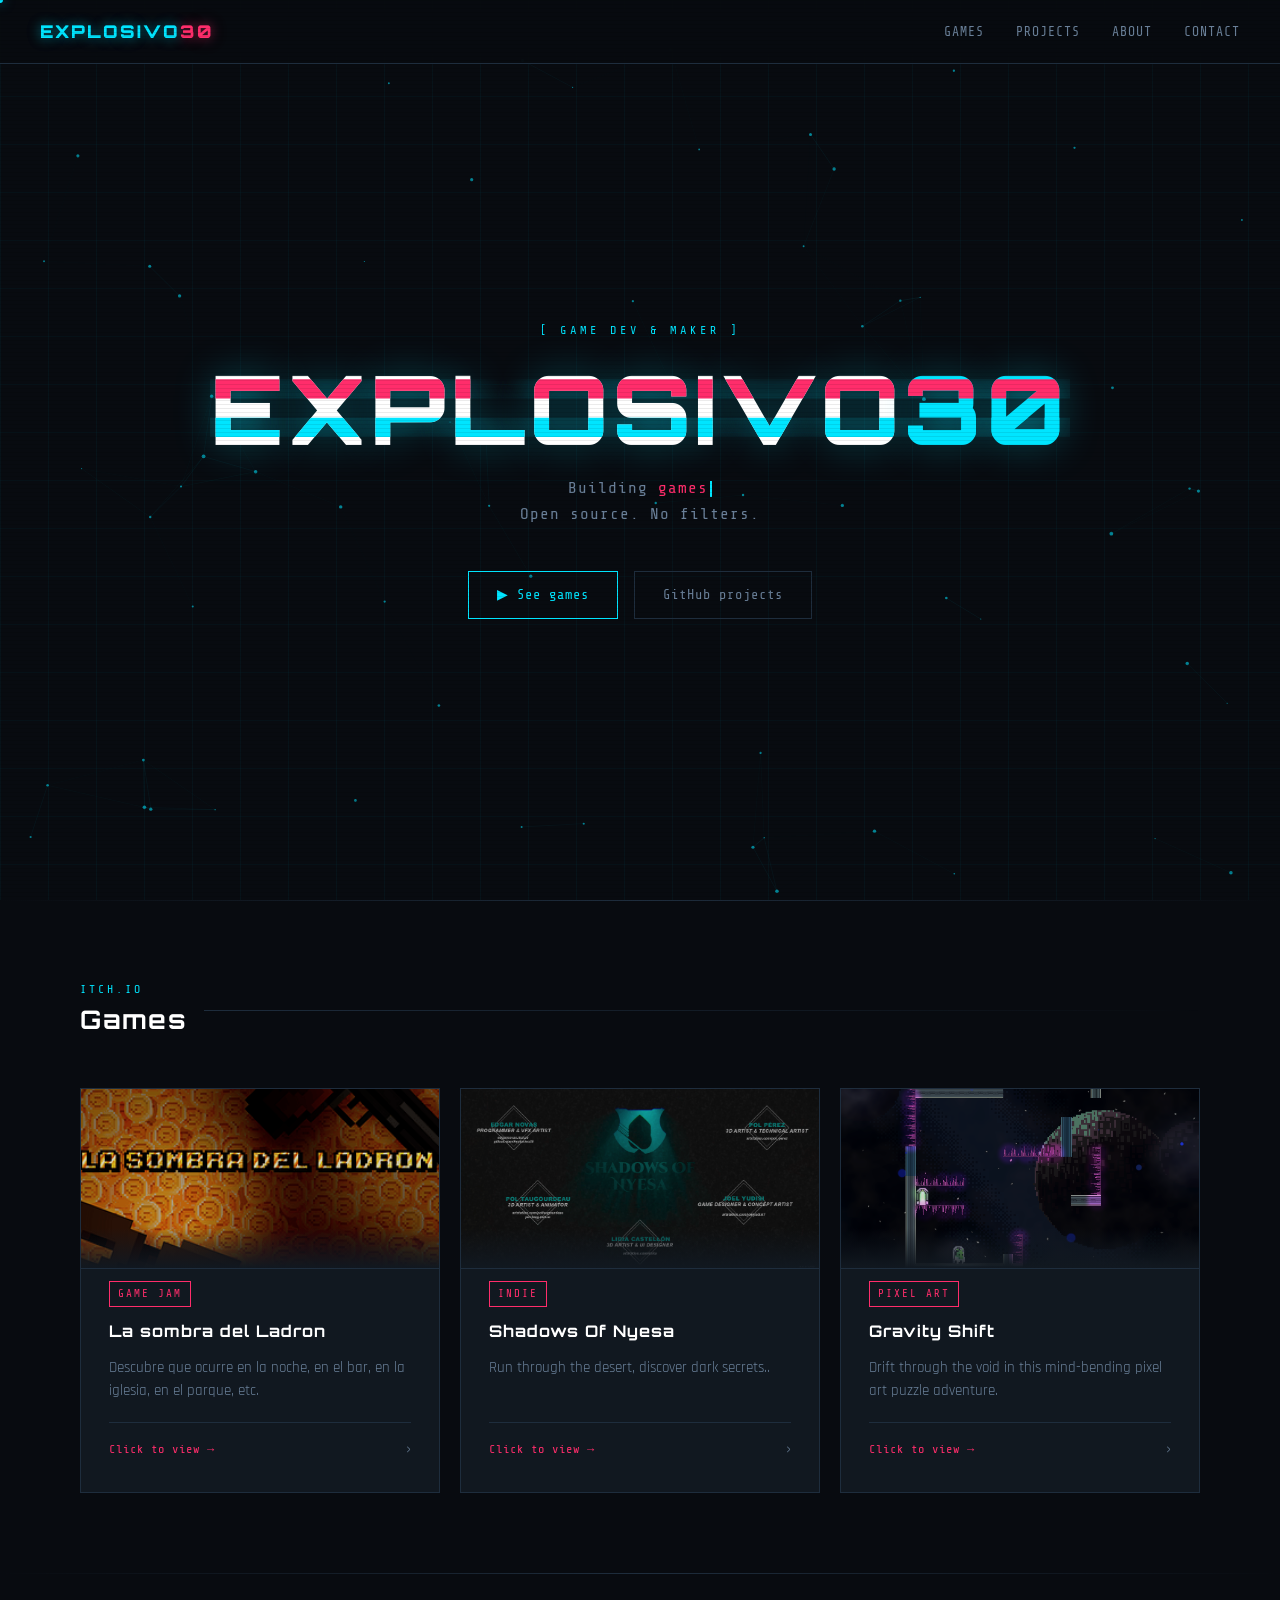
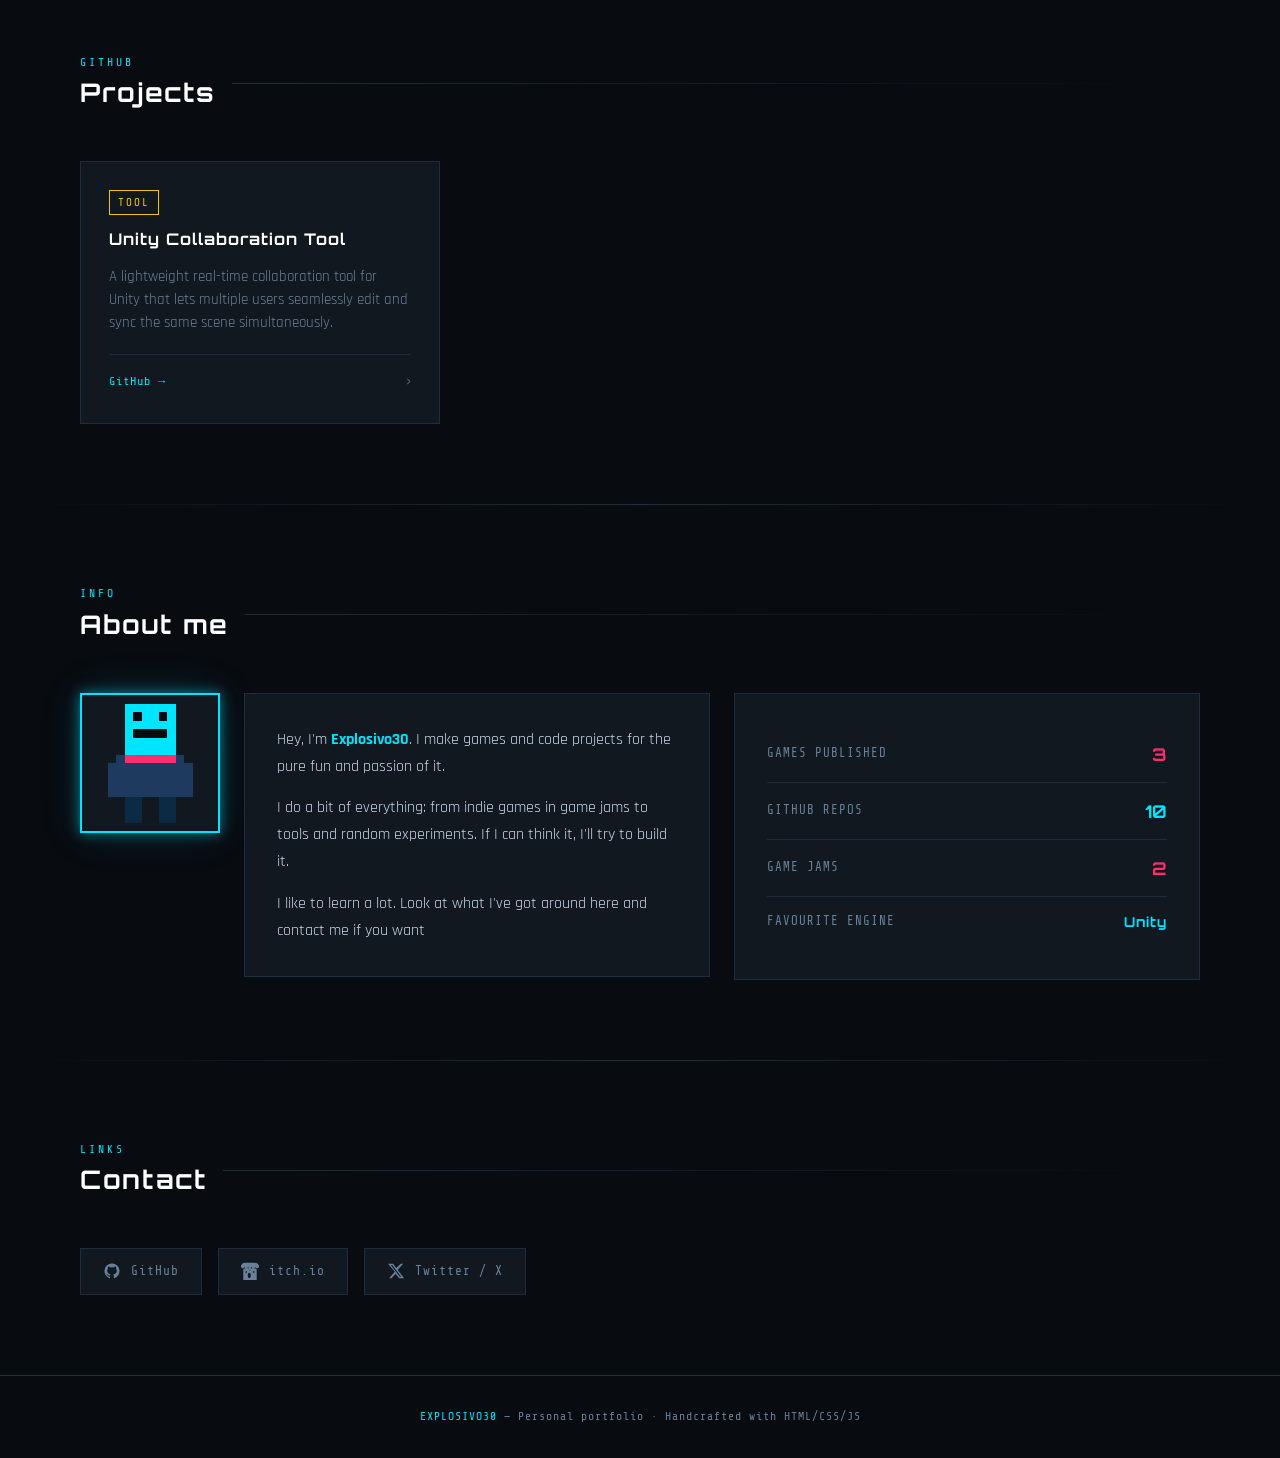
==== index.html @ bd58058e "Show Collab Tool" ====
<!DOCTYPE html>
<html lang="en">
<head>
  <meta charset="UTF-8" />
  <meta name="viewport" content="width=device-width, initial-scale=1.0"/>
  <title>EXPLOSIVO30 — Portfolio</title>

  <meta property="og:title"        content="EXPLOSIVO30 — Game Dev & Maker" />
  <meta property="og:description"  content="Building games, tools and experiments. Check out my itch.io games and GitHub projects." />
  <meta property="og:type"         content="website" />
  <meta property="og:url"          content="https://explosivo30.github.io" />
  <meta property="og:image"        content="https://explosivo30.github.io/preview.png" />
  <meta property="og:image:width"  content="1200" />
  <meta property="og:image:height" content="630" />
  <meta name="twitter:card"        content="summary_large_image" />
  <meta name="twitter:title"       content="EXPLOSIVO30 — Game Dev & Maker" />
  <meta name="twitter:description" content="Building games, tools and experiments." />
  <meta name="twitter:image"       content="https://explosivo30.github.io/preview.png" />

  <link rel="preconnect" href="https://fonts.googleapis.com">
  <link href="https://fonts.googleapis.com/css2?family=Share+Tech+Mono&family=Rajdhani:wght@400;600;700&family=Orbitron:wght@700;900&display=swap" rel="stylesheet">
  
  <link rel="stylesheet" href="style.css">
</head>
<body>

<div id="progress-bar"></div>
<canvas id="particles"></canvas>
<div class="grid-bg"></div>
<div class="cursor-dot" id="cursor"></div>

<div class="modal-overlay" id="modal-overlay" role="dialog" aria-modal="true" aria-label="Game details">
  <div class="modal" id="modal">
    <button class="modal-close" id="modal-close" aria-label="Close">✕</button>
    <div id="modal-img-area"></div>
    <div class="modal-body">
      <span class="modal-tag" id="modal-tag"></span>
      <div class="modal-title" id="modal-title"></div>
      <p class="modal-desc" id="modal-desc"></p>
      <a class="btn btn-cyan" id="modal-link" href="#" target="_blank" rel="noopener">
        <span>▶ Play on itch.io</span>
      </a>
    </div>
  </div>
</div>

<nav>
  <a class="nav-logo" href="#hero">EXPLOSIVO<span>30</span></a>
  <ul class="nav-links">
    <li><a href="#games">Games</a></li>
    <li><a href="#projects">Projects</a></li>
    <li><a href="#about">About</a></li>
    <li><a href="#contact">Contact</a></li>
  </ul>
</nav>

<section id="hero">
  <div class="hero-badge">Game Dev &amp; Maker</div>
  <h1 class="hero-title glitch" data-text="EXPLOSIVO30">EXPLOSIVO<span class="accent">30</span></h1>
  <p class="hero-sub">
    Building <span class="typed-text" id="typed"></span><span class="cursor-blink"></span><br>
    Open source. No filters.
  </p>
  <div class="hero-cta">
    <a class="btn btn-cyan" href="#games"><span>▶ See games</span></a>
    <a class="btn btn-ghost" href="#projects">GitHub projects</a>
  </div>
</section>

<div class="divider"></div>

<section id="games">
  <div class="section-header reveal">
    <div>
      <div class="section-label">itch.io</div>
      <h2 class="section-title">Games</h2>
    </div>
    <div class="section-line"></div>
  </div>

  <div class="cards-grid">
    <div class="card magenta reveal"
         data-img="Images/SombraDelLadron.png"
         data-tag="Game Jam"
         data-title="La Sombra del ladron"
         data-desc="El objetivo del juego es conseguir el dinero suficiente para poder pagar el hospital a tu hermano. Roba, vende y compra los diferentes objetos de la gente en la ciudad durante el día, pero ten cuidado, puede que la policía te detenga, así que no rellenes las 5 estrellas que hay.

Mientras más acciones realizas, caerá la noche , y es cuando la diversión empieza. Algunos objetos recolectados por el día, servirán para robar en casas o diferentes establecimientos que hay.

Descubre que ocurre en la noche, en el bar, en la iglesia, en el parque, etc.

Consigue tu objetivo de salvar a tu hermano, intenta que no te detengan y disfruta del arte del robo."
         data-href="https://hedenrag.itch.io/la-sombra-del-ladron">
      <div class="card-img-wrap">
        <img class="card-img" src="Images/SombraDelLadron.png" alt="Game 1"
          onerror="this.parentElement.innerHTML='<div class=card-img-placeholder>[ no image ]</div>'">
      </div>
      <span class="card-tag tag-game">Game Jam</span>
      <div class="card-title">La sombra del Ladron</div>
      <div class="card-desc">Descubre que ocurre en la noche, en el bar, en la iglesia, en el parque, etc.</div>
      <div class="card-footer">
        <span class="card-link-label">Click to view →</span>
        <span class="card-arrow">›</span>
      </div>
    </div>

    <div class="card magenta reveal"
         data-img="Images/ShadowsOfNyesa.png"
         data-tag="Indie"
         data-title="Shadow Of Nyesa"
         data-desc="In this fast-paced parkour game you mus ttravel through a desertic planet inhabited by forgotten beings that forgot who they were.

Run at high speeds, slow time to shoot enemies and keep on your track to advance. 

This game is the final project made for our studies. We hope you enjoy playing our piece of dedication and work."
         data-href="https://obitojowel.itch.io/shadows-of-nyesa">
      <div class="card-img-wrap">
        <img class="card-img" src="Images/ShadowsOfNyesa.png" alt="Game 2"
          onerror="this.parentElement.innerHTML='<div class=card-img-placeholder>[ no image ]</div>'">
      </div>
      <span class="card-tag tag-game">Indie</span>
      <div class="card-title">Shadows Of Nyesa</div>
      <div class="card-desc">Run through the desert, discover dark secrets.. </div>
      <div class="card-footer">
        <span class="card-link-label">Click to view →</span>
        <span class="card-arrow">›</span>
      </div>
    </div>

    <div class="card magenta reveal"
         data-img="Images/GravityShiftImage.png"
         data-tag="Pixel Art"
         data-title="Gravity Shift"
         data-desc="Drift through the void in this mind-bending pixel art puzzle adventure. You’ve lost control of your spacecraft, and the only way to regain command is to master the ship’s unstable environment. Rotate the levels, twist your perspective, and find your way through increasingly complex challenges. Every move counts as gravity and orientation shift with each rotation. Test your spatial awareness and reclaim your ship before it’s lost."
         data-href="https://explosivo30.itch.io/gravity-shift">
      <div class="card-img-wrap">
        <img class="card-img" src="Images/GravityShiftImage.png" alt="Game 3"
          onerror="this.parentElement.innerHTML='<div class=card-img-placeholder>[ no image ]</div>'">
      </div>
      <span class="card-tag tag-game">Pixel Art</span>
      <div class="card-title">Gravity Shift</div>
      <div class="card-desc">Drift through the void in this mind-bending pixel art puzzle adventure.</div>
      <div class="card-footer">
        <span class="card-link-label">Click to view →</span>
        <span class="card-arrow">›</span>
      </div>
    </div>
  </div>
</section>

<div class="divider"></div>

<section id="projects">
  <div class="section-header reveal">
    <div>
      <div class="section-label">GitHub</div>
      <h2 class="section-title">Projects</h2>
    </div>
    <div class="section-line"></div>
  </div>

  <div class="cards-grid">
    <a class="card reveal" href="https://github.com/Explosivo30/UnitySceneCollaborationTool#" target="_blank" rel="noopener">
      <span class="card-tag tag-tool">Tool</span>
      <div class="card-title">Unity Collaboration Tool</div>
      <div class="card-desc">A lightweight real-time collaboration tool for Unity that lets multiple users seamlessly edit and sync the same scene simultaneously.</div>
      <div class="card-footer">
        <span class="card-link-label">GitHub →</span>
        <span class="card-arrow">›</span>
      </div>
    </a>
<!--
    <a class="card reveal" href="https://github.com/Explosivo30/YOUR-REPO-2" target="_blank" rel="noopener">
      <span class="card-tag tag-code">Code</span>
      <div class="card-title">Repo Name 2</div>
      <div class="card-desc">Description of the tool or library. Mention the tech stack, technologies, or use cases.</div>
      <div class="card-footer">
        <span class="card-link-label">GitHub →</span>
        <span class="card-arrow">›</span>
      </div>
    </a>

    <a class="card reveal" href="https://github.com/Explosivo30/YOUR-REPO-3" target="_blank" rel="noopener">
      <span class="card-tag tag-code">Experiment</span>
      <div class="card-title">Repo Name 3</div>
      <div class="card-desc">Could be an experiment, a prototype, or any project you want to share with the world.</div>
      <div class="card-footer">
        <span class="card-link-label">GitHub →</span>
        <span class="card-arrow">›</span>
      </div>
    </a>
-->
  </div>
</section>

<div class="divider"></div>

<section id="about">
  <div class="section-header reveal">
    <div>
      <div class="section-label">Info</div>
      <h2 class="section-title">About me</h2>
    </div>
    <div class="section-line"></div>
  </div>

  <div class="about-grid">
    <div class="about-avatar reveal">
      <svg viewBox="0 0 16 16" xmlns="http://www.w3.org/2000/svg" shape-rendering="crispEdges">
        <rect x="5" y="1" width="6" height="6" fill="#00e5ff"/>
        <rect x="6" y="2" width="1" height="1" fill="#080b10"/>
        <rect x="9" y="2" width="1" height="1" fill="#080b10"/>
        <rect x="6" y="4" width="4" height="1" fill="#080b10"/>
        <rect x="4" y="7" width="8" height="5" fill="#1e3a5f"/>
        <rect x="3" y="8" width="2" height="4" fill="#1e3a5f"/>
        <rect x="11" y="8" width="2" height="4" fill="#1e3a5f"/>
        <rect x="5" y="12" width="2" height="3" fill="#0d2a45"/>
        <rect x="9" y="12" width="2" height="3" fill="#0d2a45"/>
        <rect x="5" y="7" width="6" height="1" fill="#ff2d6b"/>
      </svg>
    </div>

    <div class="about-panel reveal">
      <p>Hey, I'm <strong style="color:var(--cyan)">Explosivo30</strong>. I make games and code projects for the pure fun and passion of it.</p>
      <p>I do a bit of everything: from indie games in game jams to tools and random experiments. If I can think it, I'll try to build it.</p>
      <p> I like to learn a lot. Look at what I've got around here and contact me if you want</p>
    </div>

    <div class="about-panel reveal">
      <div class="stat-list">
        <div class="stat-row">
          <span class="stat-key">Games published</span>
          <span class="stat-val" style="color:var(--magenta)" data-target="3">0</span>
        </div>
        <div class="stat-row">
          <span class="stat-key">GitHub repos</span>
          <span class="stat-val" data-target="12">0</span>
        </div>
        <div class="stat-row">
          <span class="stat-key">Game Jams</span>
          <span class="stat-val" style="color:var(--magenta)" data-target="2">0</span>
        </div>
        <div class="stat-row">
          <span class="stat-key">Favourite engine</span>
          <span class="stat-val" style="font-size:.85rem;letter-spacing:1px">Unity</span>
        </div>
      </div>
    </div>
  </div>
</section>

<div class="divider"></div>

<section id="contact">
  <div class="section-header reveal">
    <div>
      <div class="section-label">Links</div>
      <h2 class="section-title">Contact</h2>
    </div>
    <div class="section-line"></div>
  </div>

  <div class="links-bar reveal">
    <a class="link-pill" href="https://github.com/Explosivo30" target="_blank" rel="noopener">
      <svg viewBox="0 0 24 24" fill="currentColor"><path d="M12 2C6.477 2 2 6.484 2 12.017c0 4.425 2.865 8.18 6.839 9.504.5.092.682-.217.682-.483 0-.237-.008-.868-.013-1.703-2.782.605-3.369-1.343-3.369-1.343-.454-1.158-1.11-1.466-1.11-1.466-.908-.62.069-.608.069-.608 1.003.07 1.531 1.032 1.531 1.032.892 1.53 2.341 1.088 2.91.832.092-.647.35-1.088.636-1.338-2.22-.253-4.555-1.113-4.555-4.951 0-1.093.39-1.988 1.029-2.688-.103-.253-.446-1.272.098-2.65 0 0 .84-.27 2.75 1.026A9.564 9.564 0 0112 6.844c.85.004 1.705.115 2.504.337 1.909-1.296 2.747-1.027 2.747-1.027.546 1.379.202 2.398.1 2.651.64.7 1.028 1.595 1.028 2.688 0 3.848-2.339 4.695-4.566 4.943.359.309.678.92.678 1.855 0 1.338-.012 2.419-.012 2.747 0 .268.18.58.688.482A10.019 10.019 0 0022 12.017C22 6.484 17.522 2 12 2z"/></svg>
      GitHub
    </a>

    <a class="link-pill" href="https://explosivo30.itch.io" target="_blank" rel="noopener">
      <svg viewBox="0 0 24 24" fill="currentColor"><path d="M3.13 1.338C2.08 1.96.02 4.328 0 4.886v1.02c0 1.29 1.2 2.426 2.287 2.426 1.308 0 2.395-1.158 2.395-2.426 0 1.268 1.064 2.426 2.372 2.426 1.308 0 2.35-1.158 2.35-2.426 0 1.268 1.085 2.426 2.393 2.426h.024c1.308 0 2.393-1.158 2.393-2.426 0 1.268 1.042 2.426 2.35 2.426 1.308 0 2.372-1.158 2.372-2.426 0 1.268 1.087 2.426 2.395 2.426C22.8 8.332 24 7.196 24 5.906v-1.02c-.02-.558-2.08-2.926-3.13-3.548C19.1.8 3.88.83 3.13 1.338zm8.31 7.049c-.363 0-.72.044-1.056.128l-.364-.128H6.273C5.2 8.387 3.71 9.16 3.037 9.954c.018 5.46-.05 10.35.05 14.046H20.9c.1-3.696.032-8.586.05-14.046-.672-.793-2.163-1.567-3.236-1.567h-3.747l-.364.128a4.246 4.246 0 00-1.056-.128h-.107zm-.107 1.96h.107c.65 0 1.248.277 1.69.72-1.268.352-2.376.93-3.25 1.743a3.15 3.15 0 011.453-.463zm-5.255 2.04h1.96v1.96h-1.96zm9.844 0h1.96v1.96h-1.96zm-4.922 1.96h.107c1.073 0 1.96 1.568 1.96 3.528 0 1.96-.887 3.528-1.96 3.528h-.107c-1.073 0-1.96-1.568-1.96-3.528 0-1.96.887-3.528 1.96-3.528z"/></svg>
      itch.io
    </a>

    <a class="link-pill" href="https://x.com/explosivonomiss" target="_blank" rel="noopener">
      <svg viewBox="0 0 24 24" fill="currentColor"><path d="M18.244 2.25h3.308l-7.227 8.26 8.502 11.24H16.17l-4.714-6.231-5.401 6.231H2.744l7.737-8.835L1.254 2.25H8.08l4.265 5.633zm-1.161 17.52h1.833L7.084 4.126H5.117z"/></svg>
      Twitter / X
    </a>
  </div>
</section>

<footer>
  <span>EXPLOSIVO30</span> — Personal portfolio · Handcrafted with HTML/CSS/JS
</footer>

<script src="script.js"></script>
</body>
</html>
---- style.css ----
:root {
  --bg:       #080b10;
  --panel:    #111820;
  --border:   #1e2d3d;
  --cyan:     #00e5ff;
  --cyan-dim: #00b8cc;
  --magenta:  #ff2d6b;
  --yellow:   #f5c400;
  --text:     #c8d8e8;
  --text-dim: #6a8099;
  --glow-c:   0 0 12px #00e5ff88, 0 0 40px #00e5ff22;
  --glow-m:   0 0 12px #ff2d6b88, 0 0 40px #ff2d6b22;
}

*, *::before, *::after { box-sizing: border-box; margin: 0; padding: 0; }
html { scroll-behavior: smooth; }

body {
  background: var(--bg);
  color: var(--text);
  font-family: 'Rajdhani', sans-serif;
  font-size: 17px;
  line-height: 1.6;
  overflow-x: hidden;
}

/* scanlines */
body::before {
  content: '';
  position: fixed; inset: 0;
  background: repeating-linear-gradient(0deg, transparent, transparent 3px, rgba(0,0,0,.08) 3px, rgba(0,0,0,.08) 4px);
  pointer-events: none;
  z-index: 9999;
}

/* ── SCROLL PROGRESS BAR ──────────────────────────── */
#progress-bar {
  position: fixed; top: 0; left: 0;
  height: 3px; width: 0%;
  background: linear-gradient(to right, var(--cyan), var(--magenta));
  z-index: 9998;
  box-shadow: 0 0 10px var(--cyan);
  transition: width .05s linear;
}

/* ── GRID BG ──────────────────────────────────────── */
.grid-bg {
  position: fixed; inset: 0;
  background-image:
    linear-gradient(rgba(0,229,255,.04) 1px, transparent 1px),
    linear-gradient(90deg, rgba(0,229,255,.04) 1px, transparent 1px);
  background-size: 48px 48px;
  pointer-events: none; z-index: 0;
}

/* ── PARTICLES CANVAS ─────────────────────────────── */
#particles { position: fixed; inset: 0; pointer-events: none; z-index: 0; }

/* ── NAV ──────────────────────────────────────────── */
nav {
  position: fixed; top: 0; left: 0; right: 0; height: 64px;
  background: rgba(8,11,16,.92);
  backdrop-filter: blur(12px);
  border-bottom: 1px solid var(--border);
  display: flex; align-items: center; justify-content: space-between;
  padding: 0 40px; z-index: 200;
}
.nav-logo {
  font-family: 'Orbitron', sans-serif;
  font-size: 1.1rem; font-weight: 900;
  color: var(--cyan); text-shadow: var(--glow-c);
  letter-spacing: 2px; text-decoration: none;
}
.nav-logo span { color: var(--magenta); text-shadow: var(--glow-m); }
.nav-links { display: flex; gap: 32px; list-style: none; }
.nav-links a {
  font-family: 'Share Tech Mono', monospace;
  font-size: .82rem; color: var(--text-dim);
  text-decoration: none; letter-spacing: 1px;
  text-transform: uppercase; transition: color .2s; position: relative;
}
.nav-links a::after {
  content: ''; position: absolute; bottom: -4px; left: 0; right: 0;
  height: 1px; background: var(--cyan);
  transform: scaleX(0); transition: transform .2s;
}
.nav-links a:hover { color: var(--cyan); }
.nav-links a:hover::after { transform: scaleX(1); }

/* ── HERO ─────────────────────────────────────────── */
#hero {
  position: relative; min-height: 100vh;
  display: flex; flex-direction: column;
  align-items: center; justify-content: center;
  text-align: center; padding: 100px 24px 60px; z-index: 1;
}
.hero-badge {
  font-family: 'Share Tech Mono', monospace;
  font-size: .75rem; color: var(--cyan);
  letter-spacing: 4px; text-transform: uppercase;
  margin-bottom: 20px;
  opacity: 0; animation: fadeUp .6s .2s forwards;
}
.hero-badge::before { content: '[ '; }
.hero-badge::after  { content: ' ]'; }

.hero-title {
  font-family: 'Orbitron', sans-serif;
  font-size: clamp(2.8rem, 8vw, 6rem);
  font-weight: 900; line-height: 1; color: #fff;
  letter-spacing: 4px; text-shadow: 0 0 40px rgba(0,229,255,.3);
  opacity: 0; animation: fadeUp .6s .4s forwards; position: relative;
}
.hero-title .accent { color: var(--cyan); }

.hero-sub {
  margin-top: 20px;
  font-family: 'Share Tech Mono', monospace;
  font-size: 1rem; color: var(--text-dim);
  letter-spacing: 1px; max-width: 520px; min-height: 3em;
  opacity: 0; animation: fadeUp .6s .6s forwards;
}
.typed-text { color: var(--magenta); }
.cursor-blink {
  display: inline-block; width: 2px; height: 1em;
  background: var(--cyan); vertical-align: middle;
  margin-left: 2px; animation: blink .7s infinite;
}
@keyframes blink { 0%,100%{opacity:1} 50%{opacity:0} }

.hero-cta {
  margin-top: 44px; display: flex; gap: 16px;
  flex-wrap: wrap; justify-content: center;
  opacity: 0; animation: fadeUp .6s .8s forwards;
}

/* ── BUTTONS ──────────────────────────────────────── */
.btn {
  display: inline-flex; align-items: center; gap: 8px;
  padding: 12px 28px; border: 1px solid;
  font-family: 'Share Tech Mono', monospace;
  font-size: .85rem; letter-spacing: 1px;
  text-decoration: none; cursor: pointer;
  transition: all .25s; position: relative;
  overflow: hidden; background: transparent;
}
.btn::before { content: ''; position: absolute; inset: 0; opacity: 0; transition: opacity .25s; }
.btn-cyan { border-color: var(--cyan); color: var(--cyan); }
.btn-cyan::before { background: var(--cyan); }
.btn-cyan:hover { color: var(--bg); box-shadow: var(--glow-c); }
.btn-cyan:hover::before { opacity: 1; }
.btn-cyan span { position: relative; z-index: 1; }
.btn-ghost { border-color: var(--border); color: var(--text-dim); }
.btn-ghost:hover { border-color: var(--text-dim); color: var(--text); }

/* ── SECTIONS ─────────────────────────────────────── */
section {
  position: relative; z-index: 1;
  padding: 80px 40px; max-width: 1200px; margin: 0 auto;
}
.section-header { display: flex; align-items: center; gap: 16px; margin-bottom: 48px; }
.section-label {
  font-family: 'Share Tech Mono', monospace;
  font-size: .72rem; color: var(--cyan); letter-spacing: 3px; text-transform: uppercase;
}
.section-title {
  font-family: 'Orbitron', sans-serif;
  font-size: 1.6rem; font-weight: 700; color: #fff; letter-spacing: 2px;
}
.section-line { flex: 1; height: 1px; background: linear-gradient(to right, var(--border), transparent); }

/* ── CARDS ────────────────────────────────────────── */
.cards-grid { display: grid; grid-template-columns: repeat(auto-fill, minmax(300px, 1fr)); gap: 20px; }

.card {
  background: var(--panel); border: 1px solid var(--border);
  padding: 28px; position: relative;
  transition: border-color .25s, transform .25s, box-shadow .25s;
  cursor: pointer; text-decoration: none; color: inherit;
  display: flex; flex-direction: column; gap: 12px; overflow: hidden;
}
.card::before {
  content: ''; position: absolute; top: 0; left: 0;
  width: 3px; height: 100%; background: var(--cyan);
  transform: scaleY(0); transform-origin: bottom; transition: transform .3s;
}
.card:hover { border-color: var(--cyan-dim); transform: translateY(-3px); box-shadow: var(--glow-c); }
.card:hover::before { transform: scaleY(1); }
.card.magenta:hover { border-color: var(--magenta); box-shadow: var(--glow-m); }
.card.magenta::before { background: var(--magenta); }

.card-img-wrap {
  width: calc(100% + 56px); margin: -28px -28px 0 -28px;
  height: 180px; overflow: hidden; position: relative;
  border-bottom: 1px solid var(--border); background: #0a0f18;
}
.card-img {
  width: 100%; height: 100%; object-fit: cover; display: block;
  filter: brightness(.85) saturate(.9);
  transition: filter .3s, transform .3s;
}
.card:hover .card-img { filter: brightness(1) saturate(1.1); transform: scale(1.04); }
.card-img-wrap::after {
  content: ''; position: absolute; bottom: 0; left: 0; right: 0;
  height: 40px; background: linear-gradient(to top, var(--panel), transparent);
  pointer-events: none;
}
.card-img-placeholder {
  width: 100%; height: 100%;
  display: flex; align-items: center; justify-content: center;
  background: linear-gradient(135deg, #0d1520, #111e2e);
  font-family: 'Share Tech Mono', monospace;
  font-size: .7rem; color: var(--text-dim); letter-spacing: 2px; text-transform: uppercase;
}

.card-tag {
  font-family: 'Share Tech Mono', monospace;
  font-size: .68rem; letter-spacing: 2px; text-transform: uppercase;
  padding: 3px 8px; border: 1px solid; width: fit-content;
}
.tag-game { color: var(--magenta); border-color: var(--magenta); }
.tag-code { color: var(--cyan);    border-color: var(--cyan); }
.tag-tool { color: var(--yellow);  border-color: var(--yellow); }
.tag-jam  { color: #b57bee;        border-color: #b57bee; }

.card-title { font-family: 'Orbitron', sans-serif; font-size: 1rem; font-weight: 700; color: #fff; letter-spacing: 1px; }
.card-desc  { font-size: .93rem; color: var(--text-dim); line-height: 1.55; flex: 1; }
.card-footer {
  display: flex; align-items: center; justify-content: space-between;
  margin-top: 8px; padding-top: 12px; border-top: 1px solid var(--border);
}
.card-link-label { font-family: 'Share Tech Mono', monospace; font-size: .75rem; color: var(--cyan); letter-spacing: 1px; }
.card.magenta .card-link-label { color: var(--magenta); }
.card-arrow { font-size: 1.1rem; color: var(--text-dim); transition: transform .2s, color .2s; }
.card:hover .card-arrow { transform: translateX(4px); color: var(--cyan); }
.card.magenta:hover .card-arrow { color: var(--magenta); }

/* ── MODAL ────────────────────────────────────────── */
.modal-overlay {
  position: fixed; inset: 0;
  background: rgba(4,7,12,.9);
  backdrop-filter: blur(10px);
  z-index: 300;
  display: flex; align-items: center; justify-content: center;
  padding: 24px;
  opacity: 0; pointer-events: none; transition: opacity .3s;
}
.modal-overlay.open { opacity: 1; pointer-events: all; }

.modal {
  background: var(--panel); border: 1px solid var(--magenta);
  box-shadow: var(--glow-m); max-width: 640px; width: 100%;
  position: relative;
  transform: translateY(28px) scale(.97); transition: transform .3s;
}
.modal-overlay.open .modal { transform: none; }

.modal::before, .modal::after {
  content: ''; position: absolute;
  width: 14px; height: 14px;
  border-color: var(--cyan); border-style: solid;
}
.modal::before { top: -1px; left: -1px; border-width: 2px 0 0 2px; }
.modal::after  { bottom: -1px; right: -1px; border-width: 0 2px 2px 0; }

.modal-img { width: 100%; height: 240px; object-fit: cover; display: block; }
.modal-img-placeholder {
  width: 100%; height: 240px;
  display: flex; align-items: center; justify-content: center;
  background: linear-gradient(135deg, #0d1520, #111e2e);
  font-family: 'Share Tech Mono', monospace;
  font-size: .72rem; color: var(--text-dim); letter-spacing: 2px;
}

.modal-body { padding: 28px 32px 32px; }
.modal-tag {
  font-family: 'Share Tech Mono', monospace; font-size: .68rem;
  letter-spacing: 2px; text-transform: uppercase;
  padding: 3px 8px; border: 1px solid var(--magenta); color: var(--magenta);
  display: inline-block; margin-bottom: 12px;
}
.modal-title { font-family: 'Orbitron', sans-serif; font-size: 1.4rem; font-weight: 700; color: #fff; letter-spacing: 1px; margin-bottom: 12px; }
.modal-desc  { color: var(--text); line-height: 1.7; margin-bottom: 24px; }

.modal-close {
  position: absolute; top: 12px; right: 14px;
  background: none; border: none; cursor: pointer;
  color: var(--text-dim); font-size: 1.4rem;
  font-family: 'Share Tech Mono', monospace;
  transition: color .2s; z-index: 10;
}
.modal-close:hover { color: var(--magenta); }

/* ── ABOUT ────────────────────────────────────────── */
.about-grid { display: grid; grid-template-columns: 140px 1fr 1fr; gap: 24px; align-items: start; }

.about-avatar {
  width: 140px; height: 140px;
  border: 2px solid var(--cyan); box-shadow: var(--glow-c);
  background: var(--panel);
  display: flex; align-items: center; justify-content: center;
  overflow: hidden; flex-shrink: 0;
}
.about-avatar img, .about-avatar svg { width: 100%; height: 100%; display: block; image-rendering: pixelated; }

.about-panel { background: var(--panel); border: 1px solid var(--border); padding: 32px; }
.about-panel p { color: var(--text); line-height: 1.7; font-size: 1rem; }
.about-panel p + p { margin-top: 14px; }

.stat-list { display: flex; flex-direction: column; gap: 0; }
.stat-row {
  display: flex; justify-content: space-between; align-items: center;
  padding: 14px 0; border-bottom: 1px solid var(--border);
}
.stat-row:last-child { border-bottom: none; }
.stat-key { font-family: 'Share Tech Mono', monospace; font-size: .78rem; color: var(--text-dim); letter-spacing: 1px; text-transform: uppercase; }
.stat-val { font-family: 'Orbitron', sans-serif; font-size: 1.1rem; font-weight: 700; color: var(--cyan); }

/* ── CONTACT ──────────────────────────────────────── */
.links-bar { display: flex; flex-wrap: wrap; gap: 16px; margin-top: 48px; }
.link-pill {
  display: flex; align-items: center; gap: 10px;
  padding: 12px 22px; border: 1px solid var(--border);
  text-decoration: none; color: var(--text-dim);
  font-family: 'Share Tech Mono', monospace; font-size: .8rem; letter-spacing: 1px;
  transition: all .25s; background: var(--panel);
}
.link-pill:hover { border-color: var(--cyan); color: var(--cyan); box-shadow: var(--glow-c); }
.link-pill svg { width: 18px; height: 18px; flex-shrink: 0; }

/* ── FOOTER ───────────────────────────────────────── */
footer {
  position: relative; z-index: 1;
  text-align: center; padding: 32px 24px;
  border-top: 1px solid var(--border);
  font-family: 'Share Tech Mono', monospace; font-size: .72rem; color: var(--text-dim); letter-spacing: 1px;
}
footer span { color: var(--cyan); }

/* ── ANIMATIONS ───────────────────────────────────── */
@keyframes fadeUp { from { opacity: 0; transform: translateY(20px); } to { opacity: 1; transform: translateY(0); } }
.reveal { opacity: 0; transform: translateY(24px); transition: opacity .55s ease, transform .55s ease; }
.reveal.visible { opacity: 1; transform: none; }

/* cursor */
.cursor-dot {
  position: fixed; width: 6px; height: 6px;
  background: var(--cyan); border-radius: 50%;
  pointer-events: none; z-index: 9998;
  transform: translate(-50%,-50%); box-shadow: var(--glow-c);
}

/* glitch */
.glitch { position: relative; }
.glitch::before, .glitch::after { content: attr(data-text); position: absolute; inset: 0; font-family: inherit; font-size: inherit; font-weight: inherit; letter-spacing: inherit; }
.glitch::before { color: var(--magenta); clip-path: polygon(0 20%,100% 20%,100% 40%,0 40%); animation: glitch1 4s infinite; }
.glitch::after  { color: var(--cyan);    clip-path: polygon(0 60%,100% 60%,100% 80%,0 80%); animation: glitch2 4s infinite; }
@keyframes glitch1 { 0%,90%,100%{transform:translateX(0);opacity:0} 92%{transform:translateX(-3px);opacity:.7} 94%{transform:translateX(3px);opacity:.7} 96%{transform:translateX(0);opacity:0} }
@keyframes glitch2 { 0%,90%,100%{transform:translateX(0);opacity:0} 93%{transform:translateX(3px);opacity:.7} 95%{transform:translateX(-3px);opacity:.7} 97%{transform:translateX(0);opacity:0} }

.divider { width: 100%; height: 1px; background: linear-gradient(to right, transparent, var(--border), transparent); }

/* ── RESPONSIVE ───────────────────────────────────── */
@media (max-width: 860px) { .about-grid { grid-template-columns: 1fr 1fr; } .about-avatar { display: none; } }
@media (max-width: 600px) { .about-grid { grid-template-columns: 1fr; } nav { padding: 0 20px; } .nav-links { gap: 16px; } section { padding: 60px 20px; } .modal-body { padding: 20px; } }
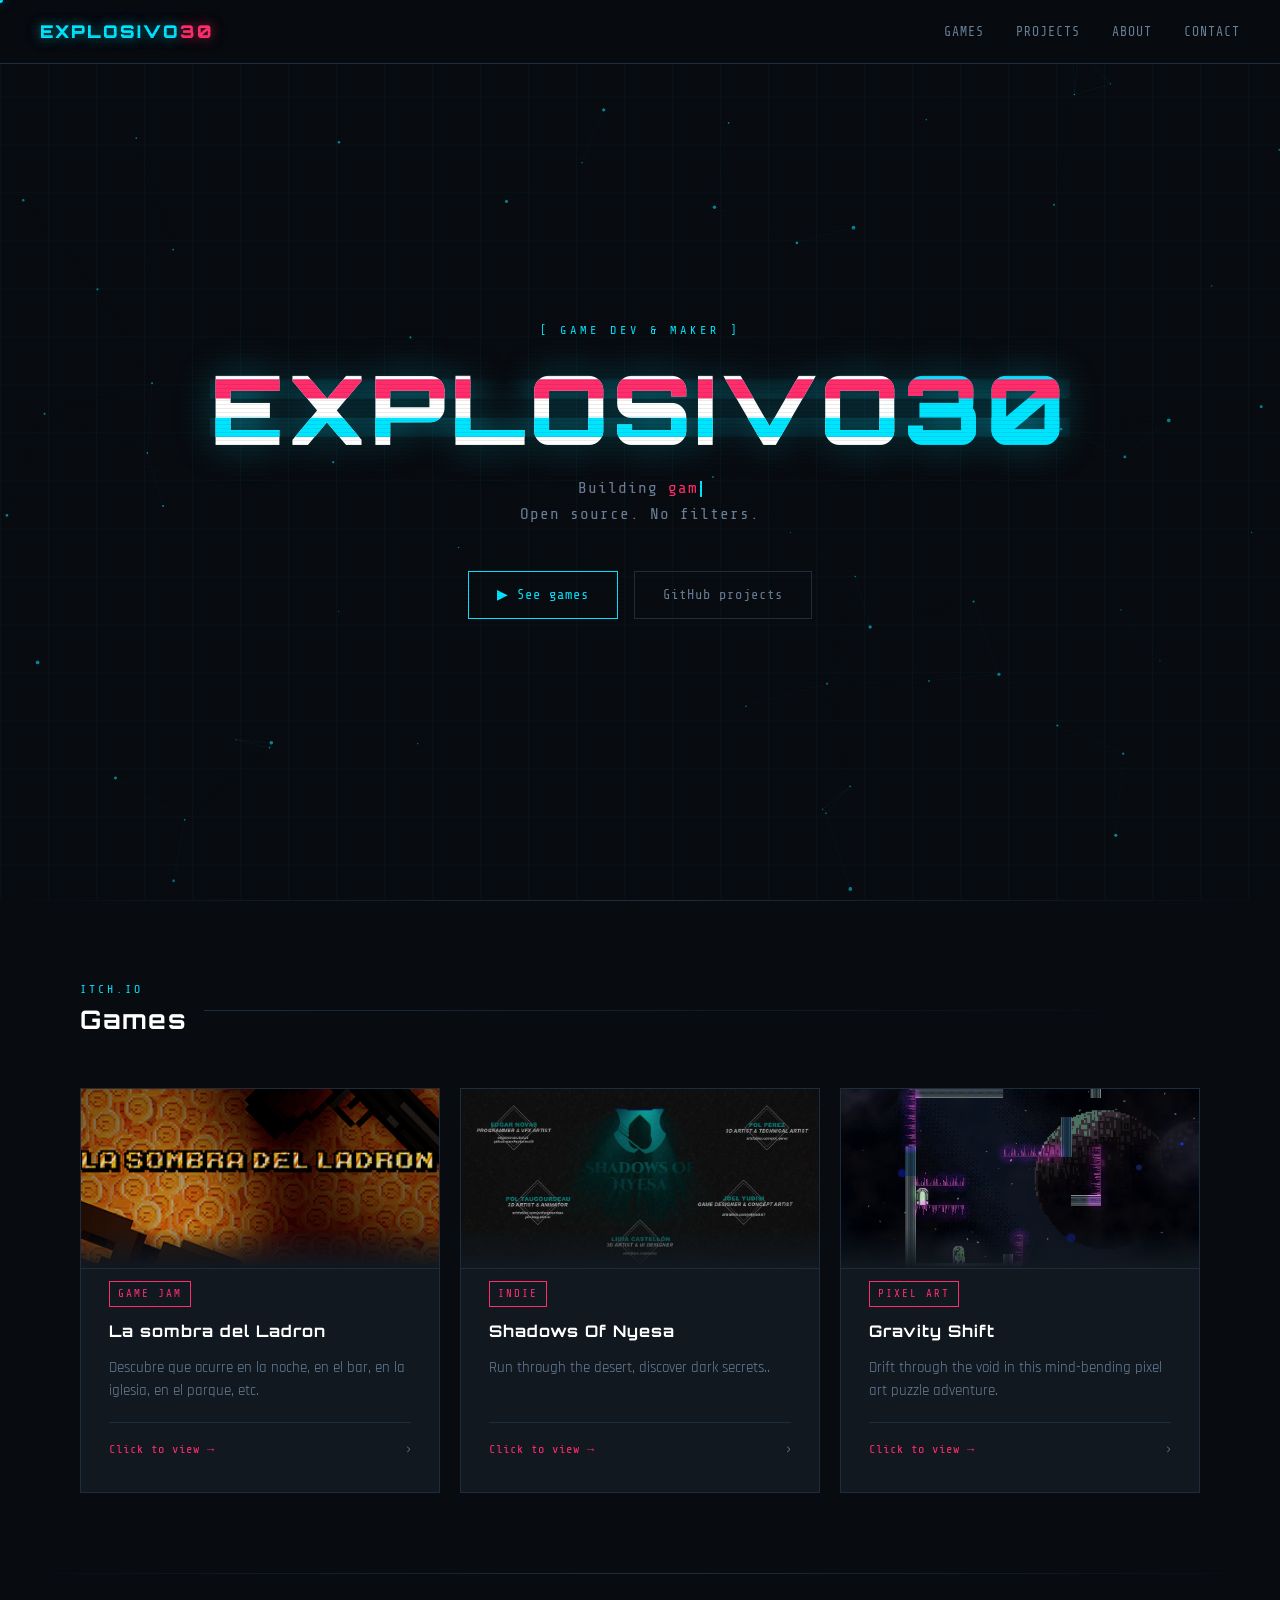
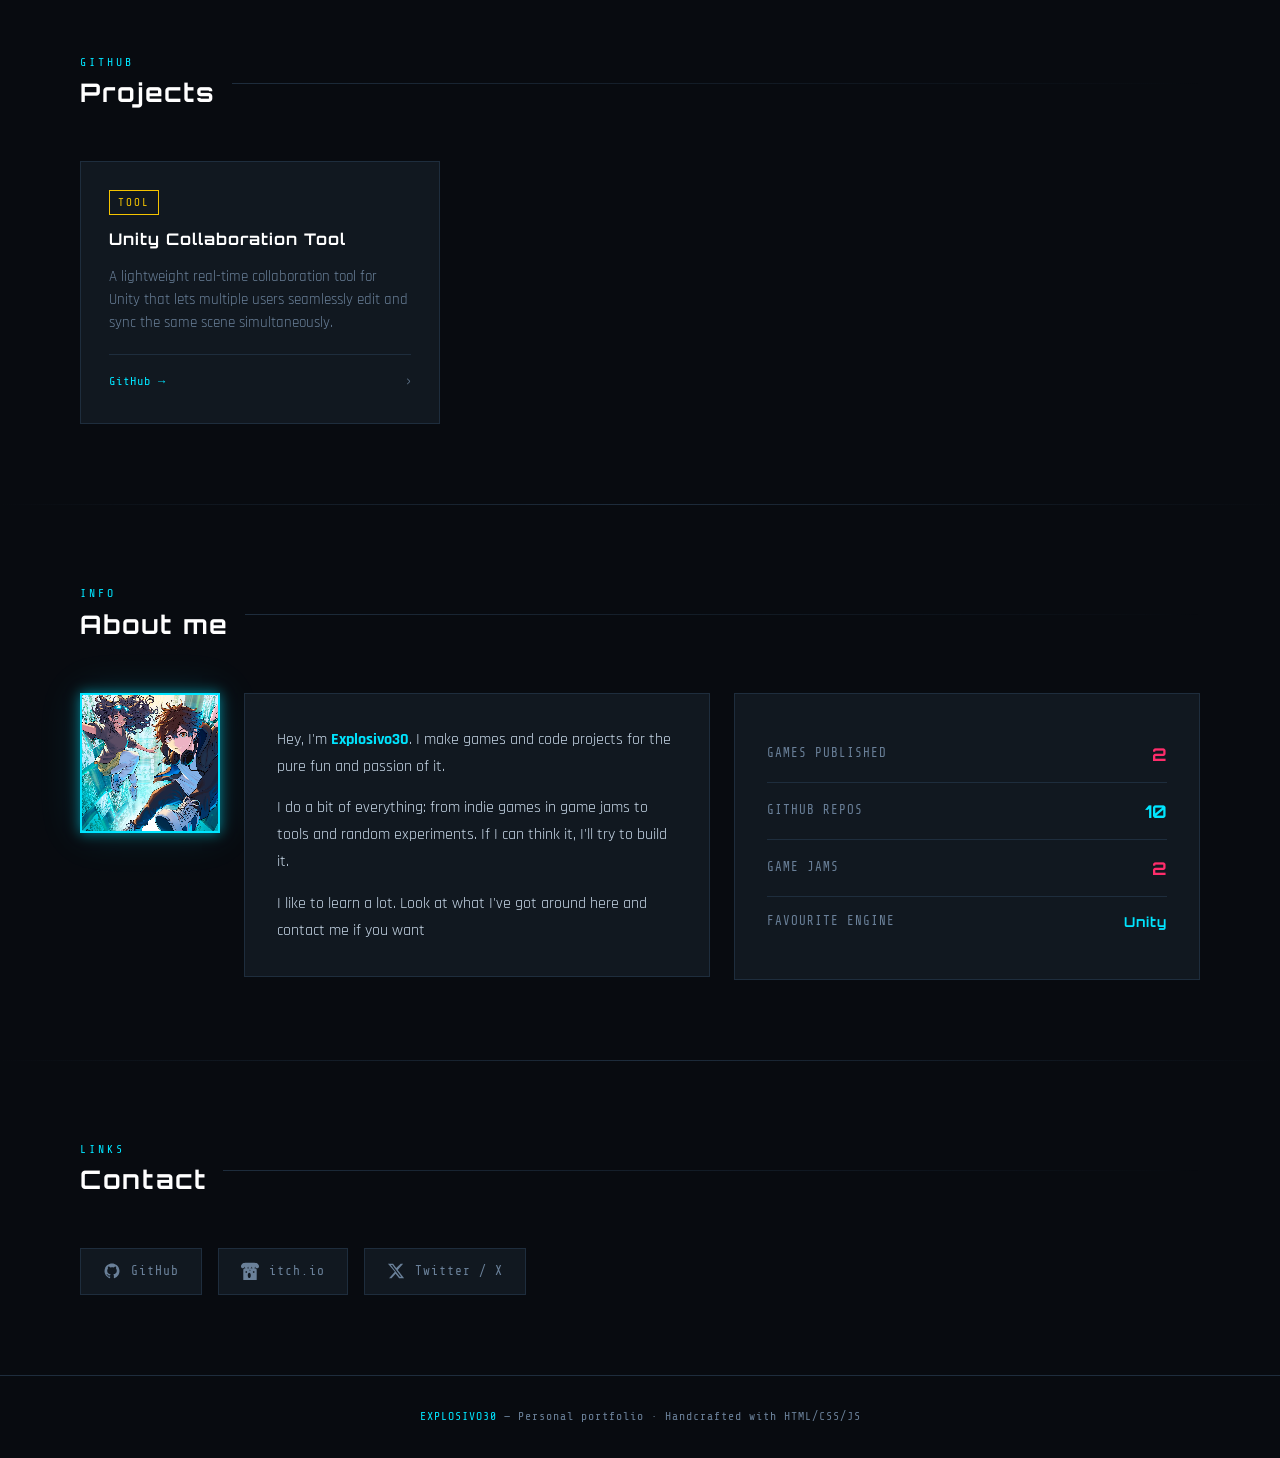
==== commit d2d6fd7a: "AddedImage On about me" ====
--- a/index.html
+++ b/index.html
@@ -206,18 +206,7 @@
 
   <div class="about-grid">
     <div class="about-avatar reveal">
-      <svg viewBox="0 0 16 16" xmlns="http://www.w3.org/2000/svg" shape-rendering="crispEdges">
-        <rect x="5" y="1" width="6" height="6" fill="#00e5ff"/>
-        <rect x="6" y="2" width="1" height="1" fill="#080b10"/>
-        <rect x="9" y="2" width="1" height="1" fill="#080b10"/>
-        <rect x="6" y="4" width="4" height="1" fill="#080b10"/>
-        <rect x="4" y="7" width="8" height="5" fill="#1e3a5f"/>
-        <rect x="3" y="8" width="2" height="4" fill="#1e3a5f"/>
-        <rect x="11" y="8" width="2" height="4" fill="#1e3a5f"/>
-        <rect x="5" y="12" width="2" height="3" fill="#0d2a45"/>
-        <rect x="9" y="12" width="2" height="3" fill="#0d2a45"/>
-        <rect x="5" y="7" width="6" height="1" fill="#ff2d6b"/>
-      </svg>
+     <img src="Images/Imageboth.jpeg" alt="Foto Explosivo30" />
     </div>
 
     <div class="about-panel reveal">
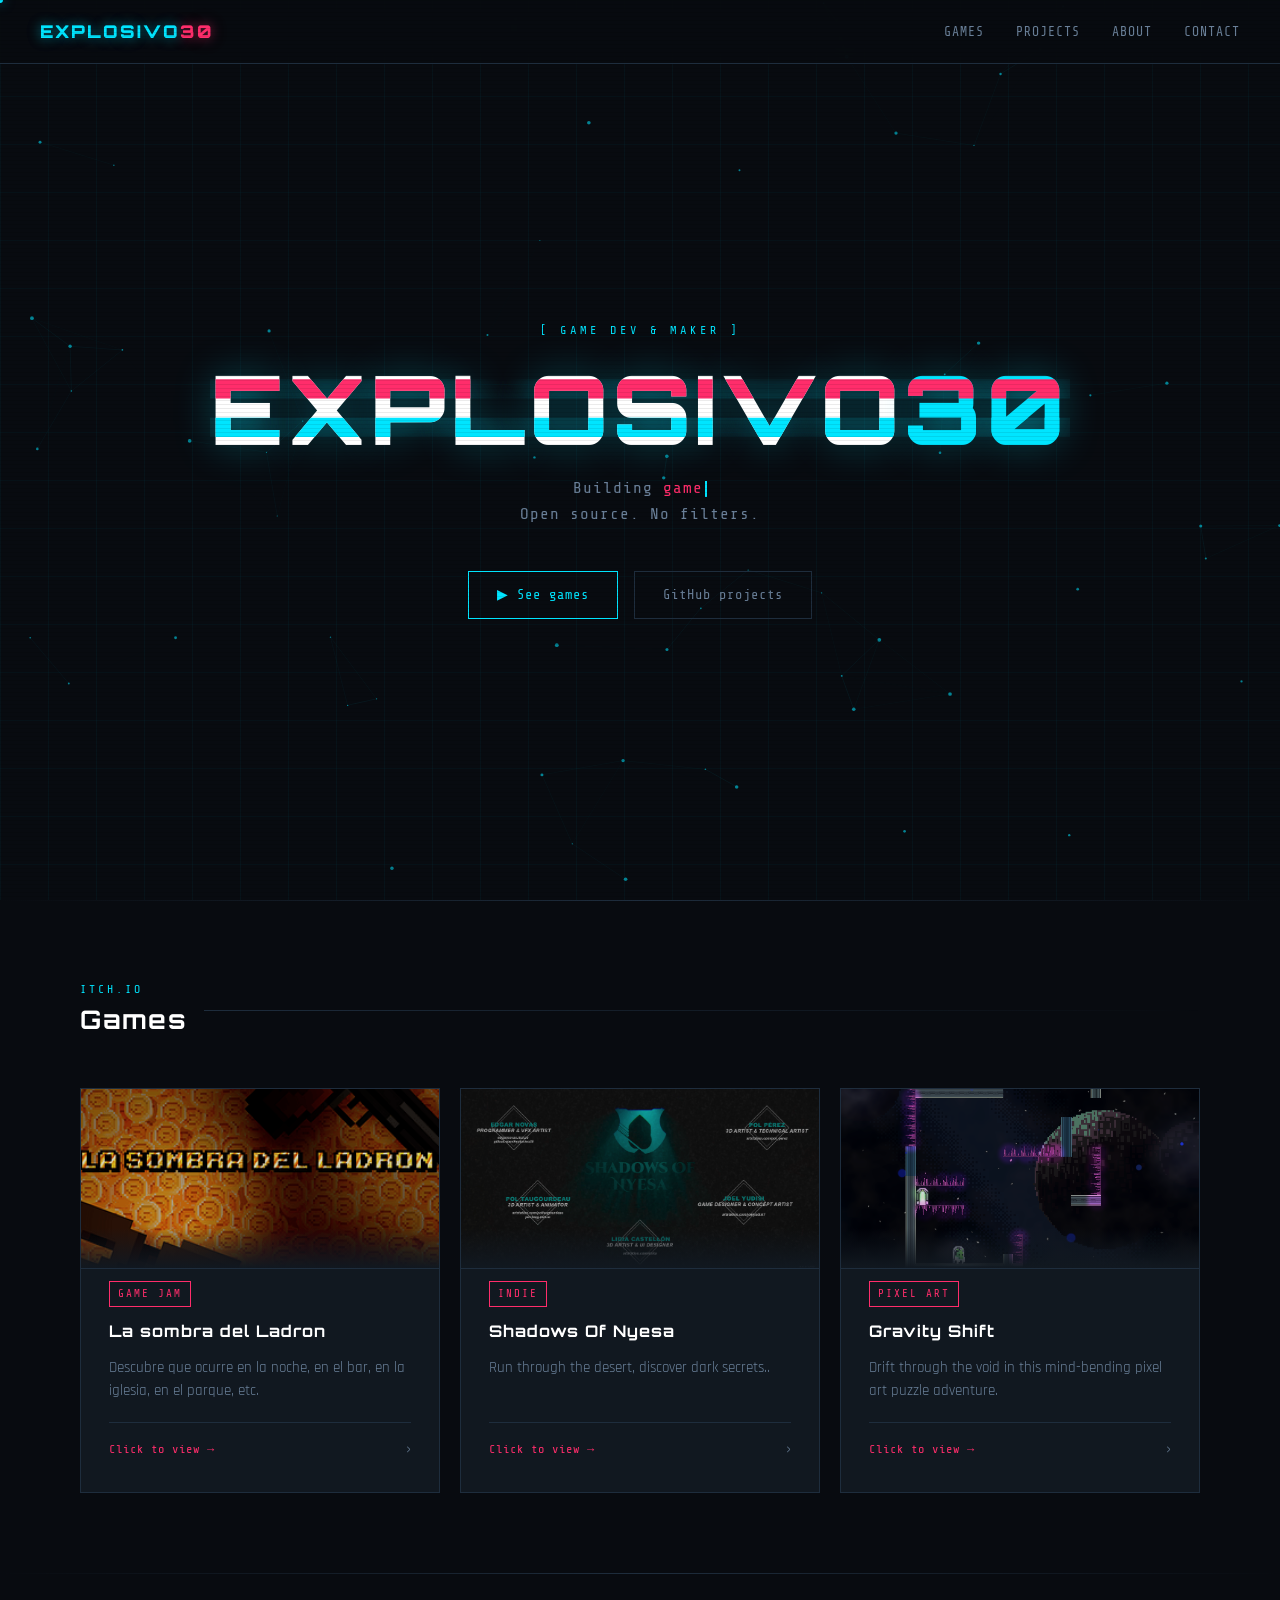
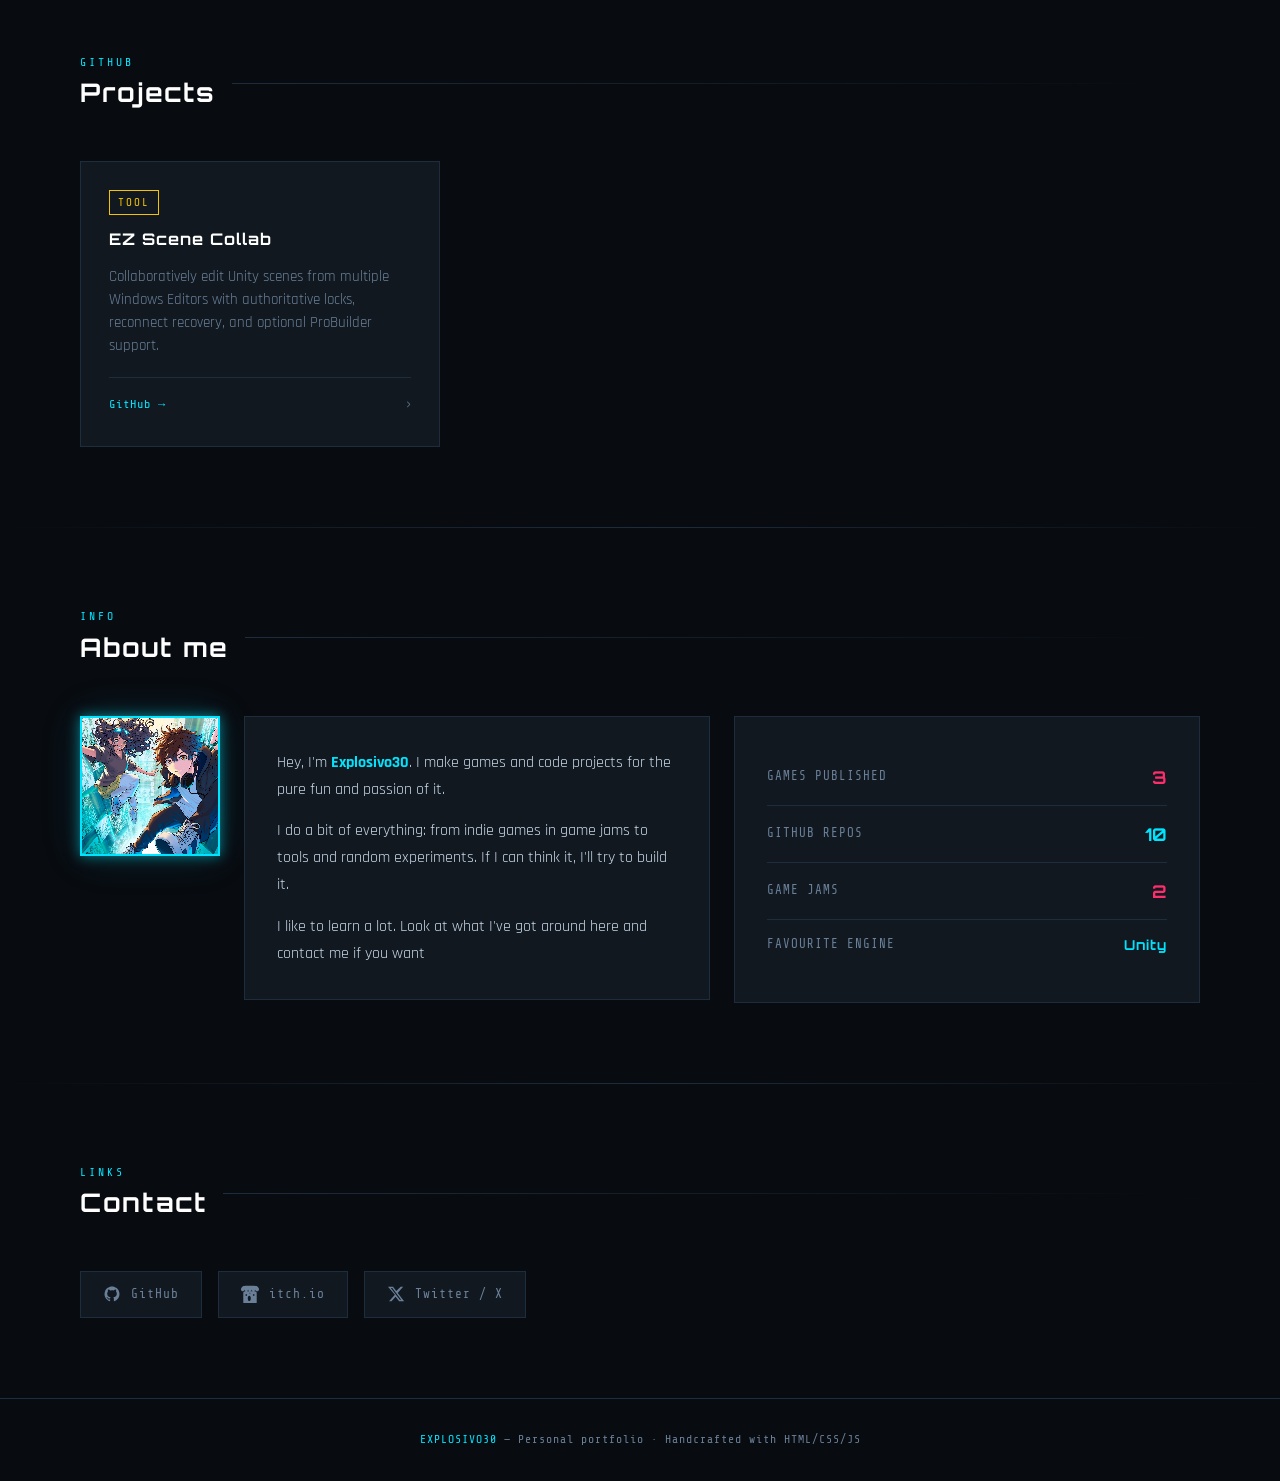
==== commit eb4af454: "Add EZ Scene Collab product page" ====
--- a/index.html
+++ b/index.html
@@ -160,10 +160,10 @@
   </div>
 
   <div class="cards-grid">
-    <a class="card reveal" href="https://github.com/Explosivo30/UnitySceneCollaborationTool#" target="_blank" rel="noopener">
+    <a class="card reveal" href="ez-scene-collab/">
       <span class="card-tag tag-tool">Tool</span>
-      <div class="card-title">Unity Collaboration Tool</div>
-      <div class="card-desc">A lightweight real-time collaboration tool for Unity that lets multiple users seamlessly edit and sync the same scene simultaneously.</div>
+      <div class="card-title">EZ Scene Collab</div>
+      <div class="card-desc">Collaboratively edit Unity scenes from multiple Windows Editors with authoritative locks, reconnect recovery, and optional ProBuilder support.</div>
       <div class="card-footer">
         <span class="card-link-label">GitHub →</span>
         <span class="card-arrow">›</span>
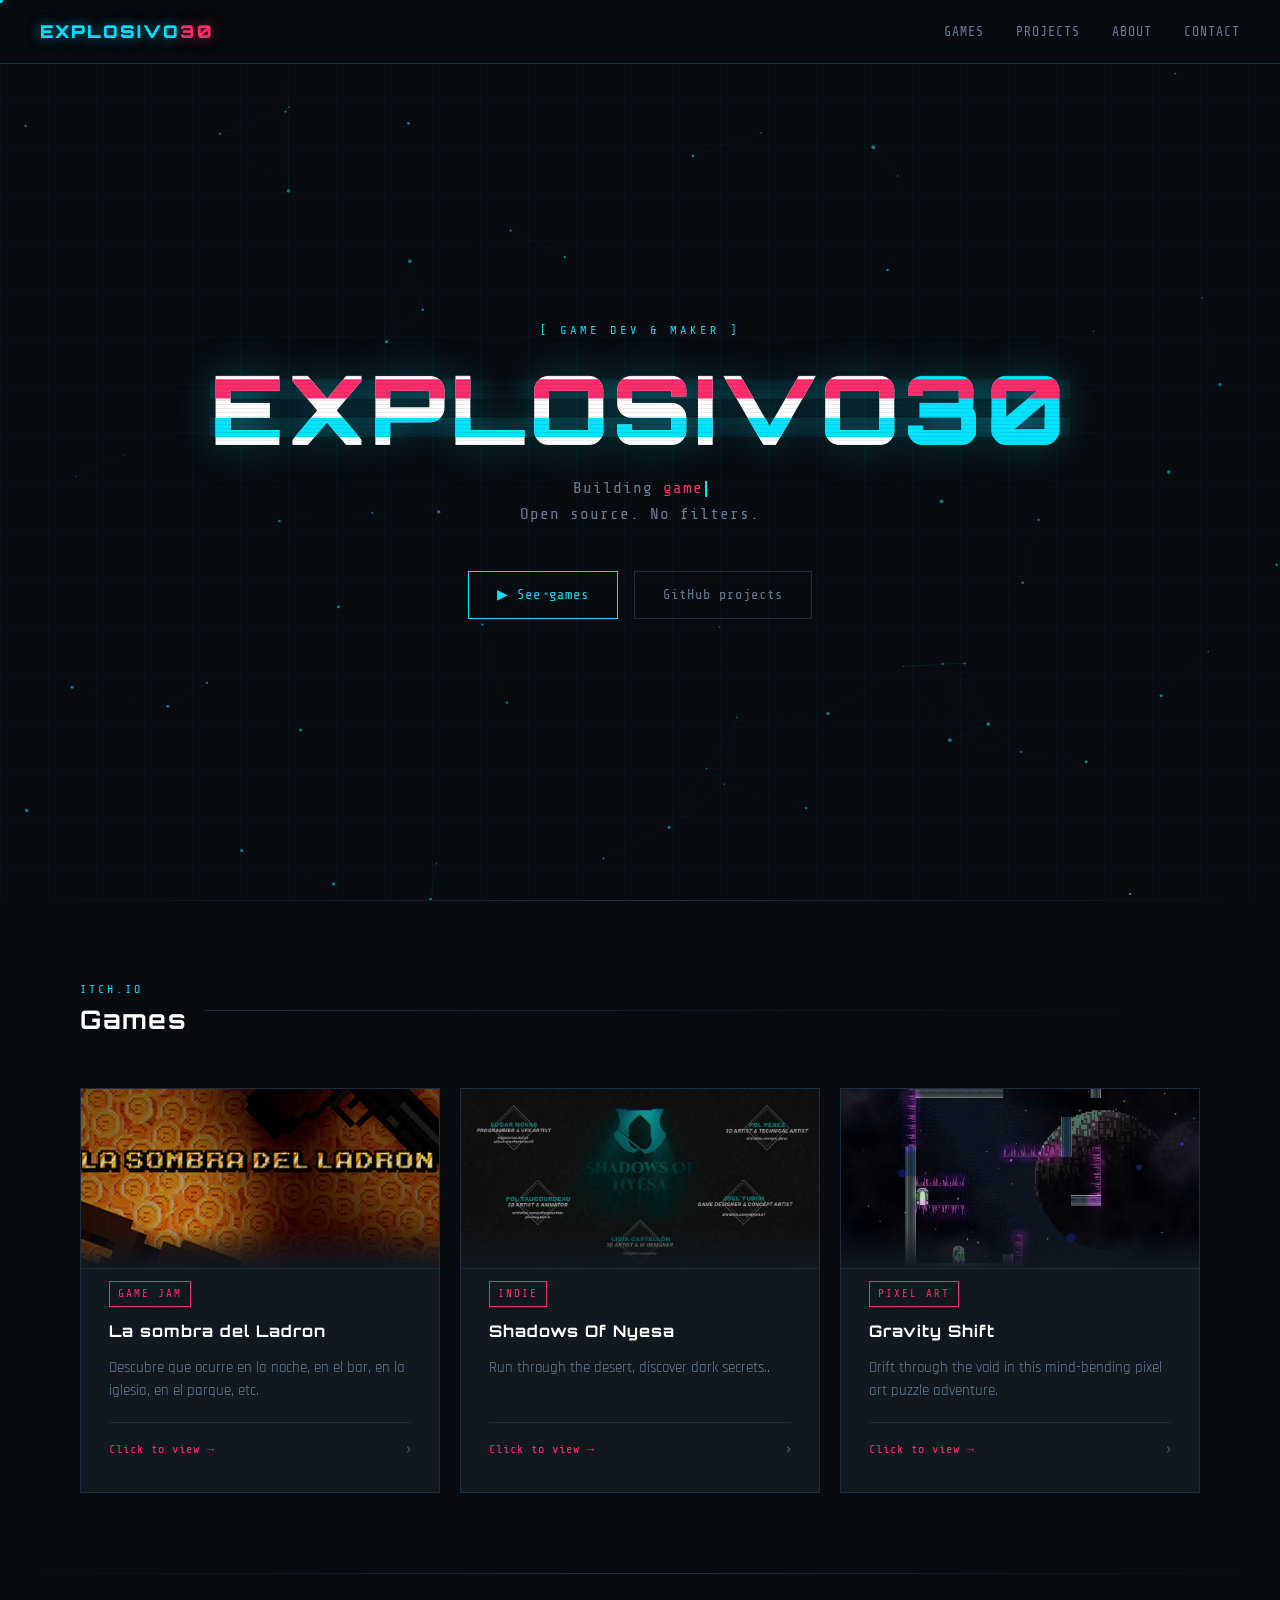
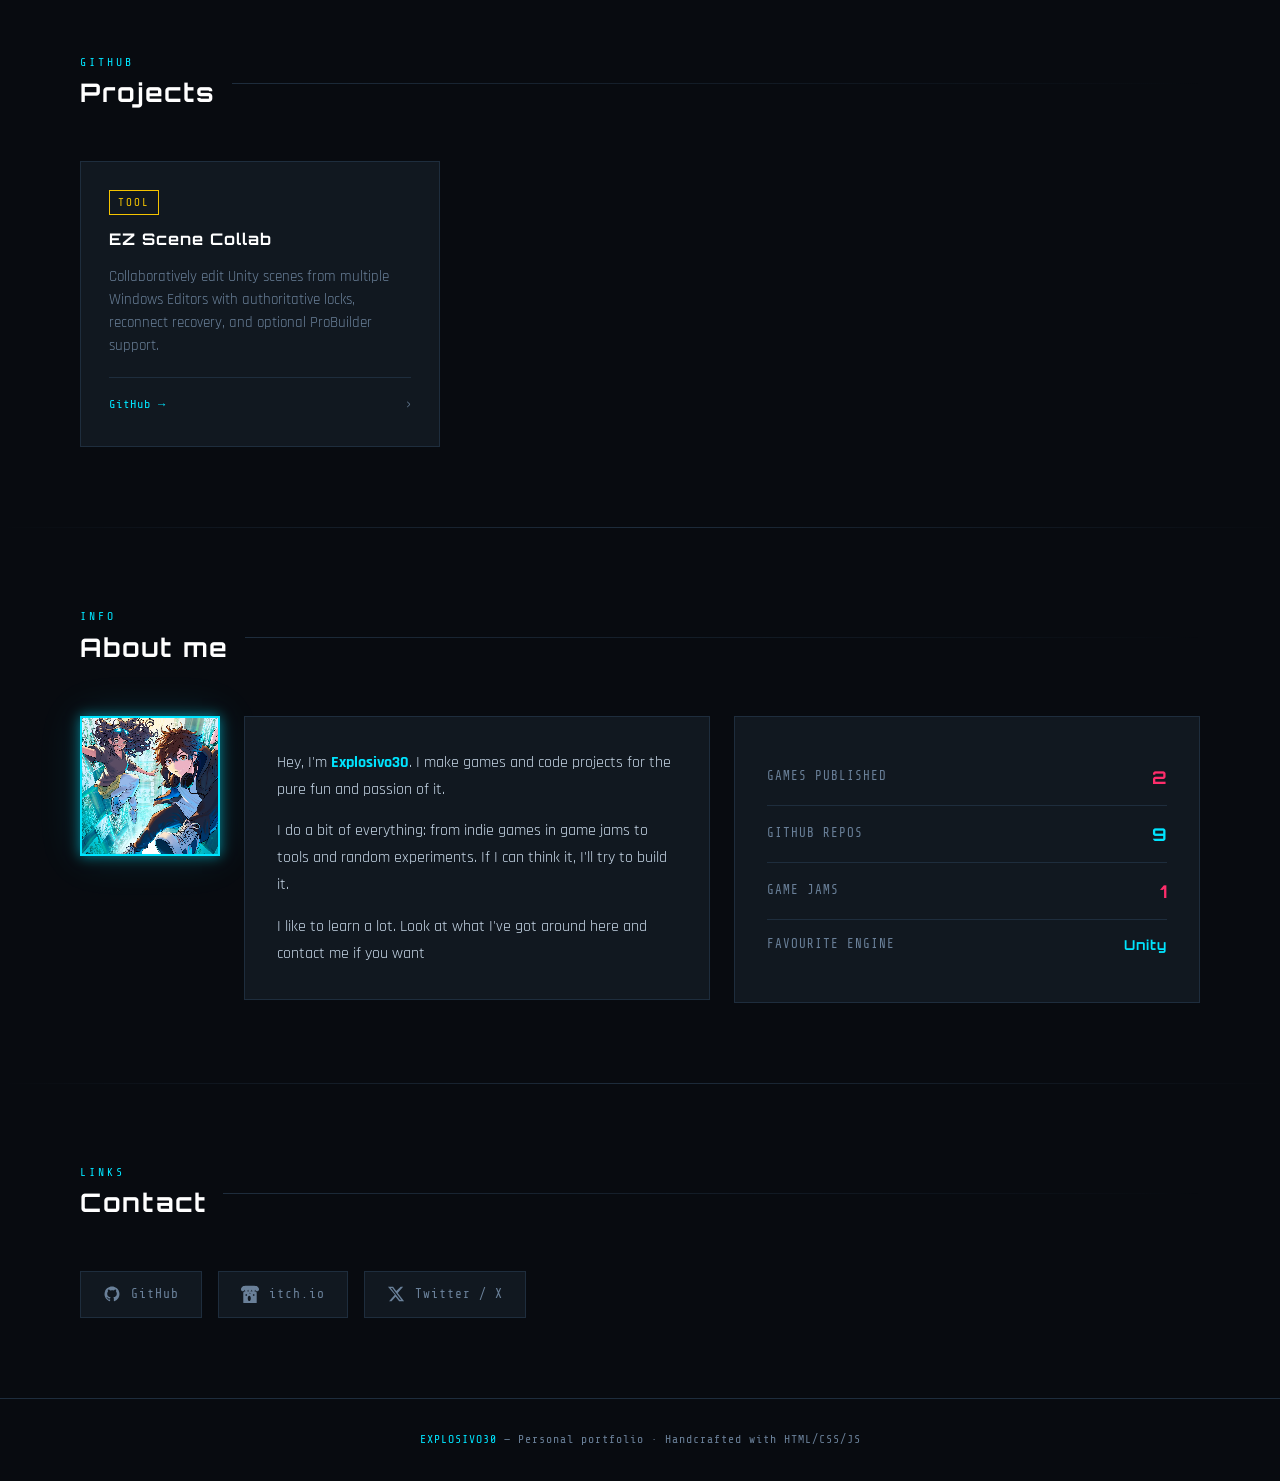
==== commit 065a1d57: "SceneCollab" ====
--- a/index.html
+++ b/index.html
@@ -160,7 +160,7 @@
   </div>
 
   <div class="cards-grid">
-    <a class="card reveal" href="ez-scene-collab/">
+    <a class="card reveal" href="ez-scene-collab/index.html">
       <span class="card-tag tag-tool">Tool</span>
       <div class="card-title">EZ Scene Collab</div>
       <div class="card-desc">Collaboratively edit Unity scenes from multiple Windows Editors with authoritative locks, reconnect recovery, and optional ProBuilder support.</div>
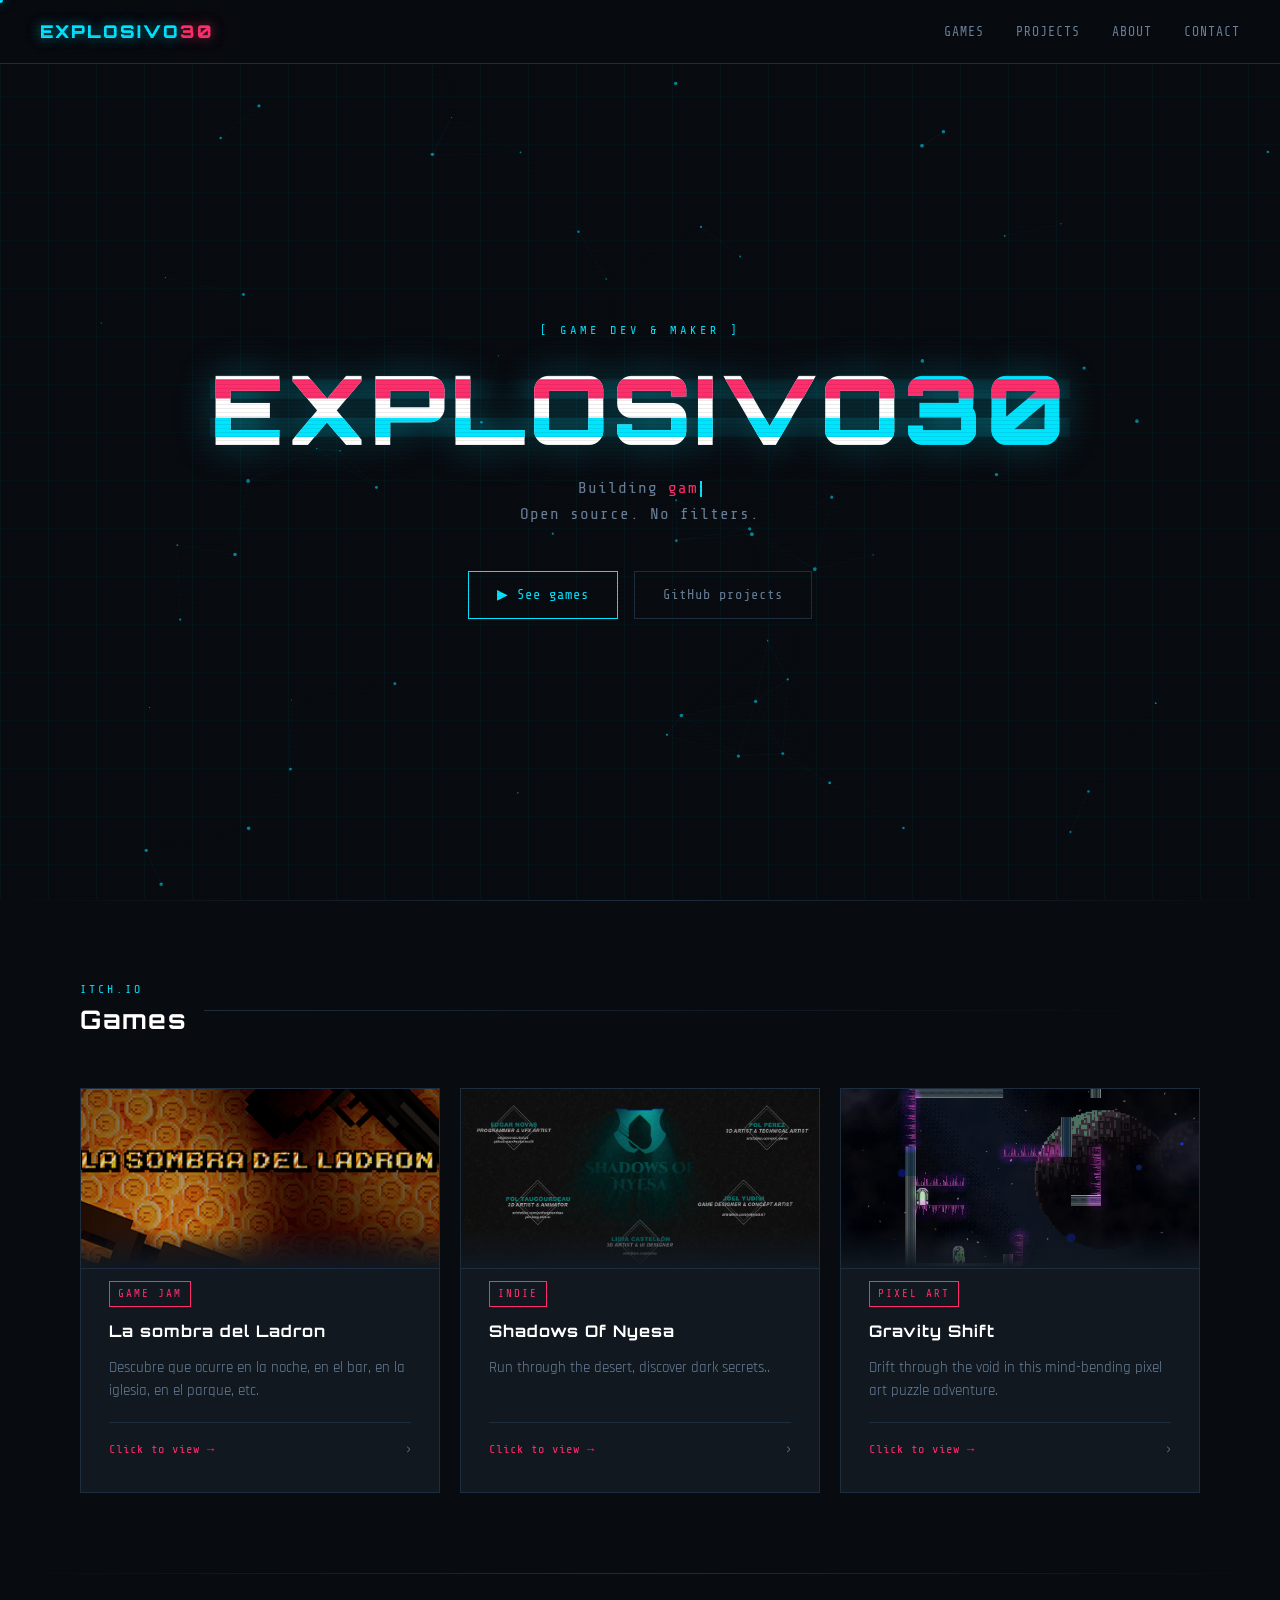
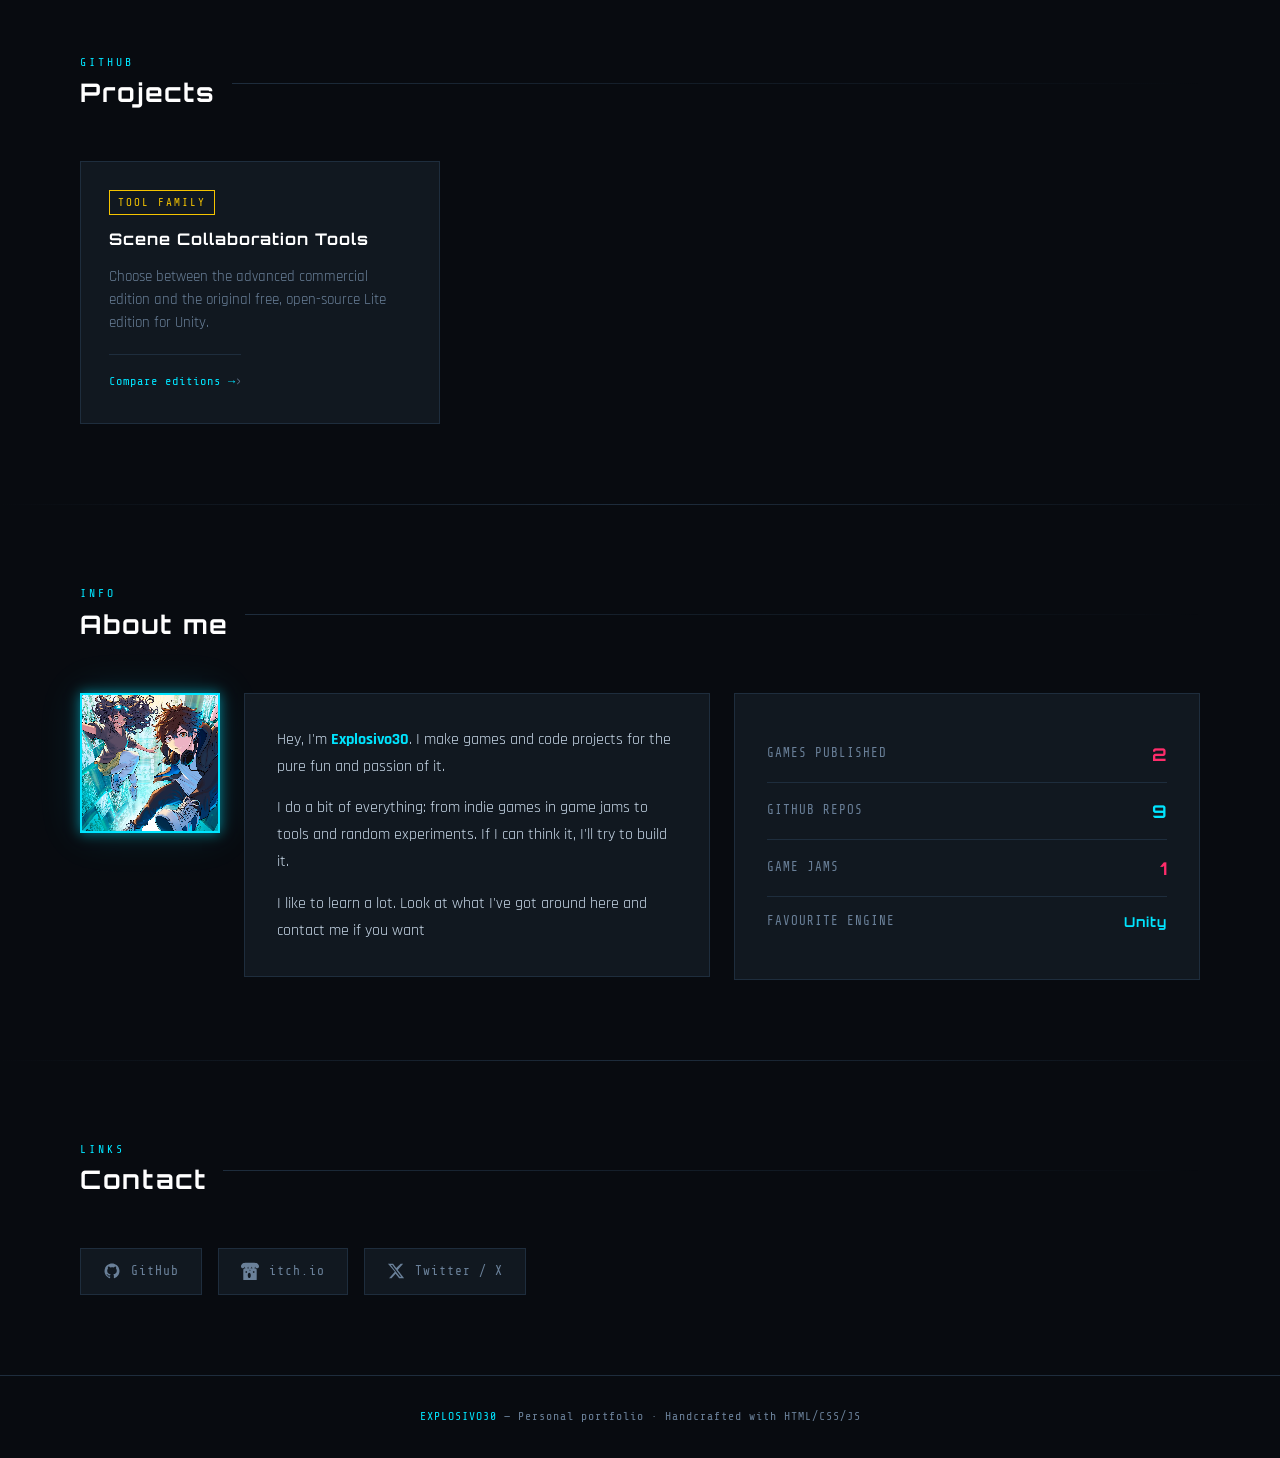
==== commit 6a3fd813: "New Favicon and Scene Lite" ====
--- a/index.html
+++ b/index.html
@@ -10,12 +10,20 @@
   <meta property="og:type"         content="website" />
   <meta property="og:url"          content="https://explosivo30.github.io" />
   <meta property="og:image"        content="https://explosivo30.github.io/preview.png" />
+  <meta property="og:image:type"   content="image/png" />
+  <meta property="og:image:alt"    content="EXPLOSIVO30 — Unity, C#, tools, and indie games." />
   <meta property="og:image:width"  content="1200" />
   <meta property="og:image:height" content="630" />
   <meta name="twitter:card"        content="summary_large_image" />
   <meta name="twitter:title"       content="EXPLOSIVO30 — Game Dev & Maker" />
   <meta name="twitter:description" content="Building games, tools and experiments." />
   <meta name="twitter:image"       content="https://explosivo30.github.io/preview.png" />
+  <meta name="twitter:image:alt"   content="EXPLOSIVO30 — Unity, C#, tools, and indie games." />
+
+  <link rel="icon" href="favicon.ico?v=2" sizes="any">
+  <link rel="icon" type="image/png" sizes="32x32" href="favicon-32x32.png?v=2">
+  <link rel="icon" type="image/png" sizes="16x16" href="favicon-16x16.png?v=2">
+  <link rel="apple-touch-icon" sizes="180x180" href="apple-touch-icon.png?v=2">
 
   <link rel="preconnect" href="https://fonts.googleapis.com">
   <link href="https://fonts.googleapis.com/css2?family=Share+Tech+Mono&family=Rajdhani:wght@400;600;700&family=Orbitron:wght@700;900&display=swap" rel="stylesheet">
@@ -29,17 +37,62 @@
 <div class="grid-bg"></div>
 <div class="cursor-dot" id="cursor"></div>
 
-<div class="modal-overlay" id="modal-overlay" role="dialog" aria-modal="true" aria-label="Game details">
+<div class="modal-overlay" id="modal-overlay" role="dialog" aria-modal="true" aria-hidden="true" inert aria-labelledby="modal-title" aria-describedby="modal-desc">
   <div class="modal" id="modal">
     <button class="modal-close" id="modal-close" aria-label="Close">✕</button>
-    <div id="modal-img-area"></div>
-    <div class="modal-body">
-      <span class="modal-tag" id="modal-tag"></span>
-      <div class="modal-title" id="modal-title"></div>
-      <p class="modal-desc" id="modal-desc"></p>
-      <a class="btn btn-cyan" id="modal-link" href="#" target="_blank" rel="noopener">
-        <span>▶ Play on itch.io</span>
-      </a>
+    <div id="game-modal-content">
+      <div id="modal-img-area"></div>
+      <div class="modal-body">
+        <span class="modal-tag" id="modal-tag"></span>
+        <div class="modal-title" id="modal-title"></div>
+        <p class="modal-desc" id="modal-desc"></p>
+        <a class="btn btn-cyan" id="modal-link" href="#" target="_blank" rel="noopener">
+          <span>▶ Play on itch.io</span>
+        </a>
+      </div>
+    </div>
+
+    <div class="edition-modal-content" id="edition-modal-content" hidden>
+      <div class="edition-modal-header">
+        <span class="modal-tag edition-family-tag">Unity Editor tool family</span>
+        <div class="modal-title" id="edition-modal-title">Choose your Scene Collab edition</div>
+        <p class="modal-desc" id="edition-modal-desc">Start with the original free edition or explore the advanced commercial tool built for more controlled collaborative sessions.</p>
+      </div>
+
+      <div class="edition-grid">
+        <article class="edition-card edition-card-full">
+          <div class="edition-badges">
+            <span class="edition-badge badge-paid">Paid</span>
+            <span class="edition-badge">Advanced</span>
+          </div>
+          <p class="edition-kicker">Full Edition</p>
+          <h3>EZ Scene Collab</h3>
+          <p>Authoritative hosting, visible ownership locks, reconnect recovery, and optional ProBuilder support for trusted teams.</p>
+          <ul>
+            <li>Host-authoritative sessions</li>
+            <li>Conflict-preventing object locks</li>
+            <li>Recovery after short disconnects</li>
+          </ul>
+          <a class="btn btn-cyan edition-action" href="ez-scene-collab/index.html"><span>Explore Full Edition</span></a>
+        </article>
+
+        <article class="edition-card edition-card-lite">
+          <div class="edition-badges">
+            <span class="edition-badge badge-free">Free</span>
+            <span class="edition-badge">Open Source</span>
+            <span class="edition-badge badge-beta">Early Beta</span>
+          </div>
+          <p class="edition-kicker">Original Lite Edition</p>
+          <h3>Scene Collab Lite</h3>
+          <p>The original Firebase-powered experiment for basic real-time scene collaboration in Unity 6+.</p>
+          <ul>
+            <li>Firebase Realtime Database</li>
+            <li>Basic creation and transform sync</li>
+            <li>GPL-3.0 licensed</li>
+          </ul>
+          <a class="btn btn-ghost edition-action" href="https://github.com/Explosivo30/UnitySceneCollaborationToolLite" target="_blank" rel="noopener noreferrer"><span>View Free Lite on GitHub</span></a>
+        </article>
+      </div>
     </div>
   </div>
 </div>
@@ -79,7 +132,7 @@
   </div>
 
   <div class="cards-grid">
-    <div class="card magenta reveal"
+    <div class="card magenta reveal" role="button" tabindex="0" aria-haspopup="dialog"
          data-img="Images/SombraDelLadron.png"
          data-tag="Game Jam"
          data-title="La Sombra del ladron"
@@ -104,7 +157,7 @@
       </div>
     </div>
 
-    <div class="card magenta reveal"
+    <div class="card magenta reveal" role="button" tabindex="0" aria-haspopup="dialog"
          data-img="Images/ShadowsOfNyesa.png"
          data-tag="Indie"
          data-title="Shadow Of Nyesa"
@@ -127,7 +180,7 @@
       </div>
     </div>
 
-    <div class="card magenta reveal"
+    <div class="card magenta reveal" role="button" tabindex="0" aria-haspopup="dialog"
          data-img="Images/GravityShiftImage.png"
          data-tag="Pixel Art"
          data-title="Gravity Shift"
@@ -160,15 +213,15 @@
   </div>
 
   <div class="cards-grid">
-    <a class="card reveal" href="ez-scene-collab/index.html">
-      <span class="card-tag tag-tool">Tool</span>
-      <div class="card-title">EZ Scene Collab</div>
-      <div class="card-desc">Collaboratively edit Unity scenes from multiple Windows Editors with authoritative locks, reconnect recovery, and optional ProBuilder support.</div>
-      <div class="card-footer">
-        <span class="card-link-label">GitHub →</span>
-        <span class="card-arrow">›</span>
-      </div>
-    </a>
+    <button class="card reveal project-selector-card" type="button" data-modal-type="editions" aria-haspopup="dialog">
+      <span class="card-tag tag-tool">Tool Family</span>
+      <div class="card-title">Scene Collaboration Tools</div>
+      <div class="card-desc">Choose between the advanced commercial edition and the original free, open-source Lite edition for Unity.</div>
+      <div class="card-footer">
+        <span class="card-link-label">Compare editions →</span>
+        <span class="card-arrow">›</span>
+      </div>
+    </button>
 <!--
     <a class="card reveal" href="https://github.com/Explosivo30/YOUR-REPO-2" target="_blank" rel="noopener">
       <span class="card-tag tag-code">Code</span>
--- a/style.css
+++ b/style.css
@@ -291,6 +291,200 @@
 }
 .modal-close:hover { color: var(--magenta); }
 
+/* ── PROJECT EDITION SELECTOR ──────────────────────── */
+.project-selector-card {
+  width: 100%;
+  appearance: none;
+  font: inherit;
+  text-align: left;
+}
+
+.card:focus-visible {
+  border-color: var(--cyan);
+  outline: 2px solid var(--cyan);
+  outline-offset: 4px;
+  box-shadow: var(--glow-c);
+}
+
+.modal {
+  max-height: calc(100vh - 48px);
+  overflow-y: auto;
+}
+
+.modal.editions-modal {
+  max-width: 920px;
+  border-color: var(--cyan);
+  box-shadow: var(--glow-c);
+}
+
+#game-modal-content[hidden],
+#edition-modal-content[hidden] {
+  display: none;
+}
+
+.edition-modal-content {
+  padding: 36px 32px 32px;
+}
+
+.edition-modal-header {
+  max-width: 720px;
+  padding-right: 42px;
+}
+
+.edition-family-tag {
+  color: var(--cyan);
+  border-color: var(--cyan);
+}
+
+.edition-modal-header .modal-desc {
+  margin-bottom: 26px;
+  color: var(--text-dim);
+}
+
+.edition-grid {
+  display: grid;
+  grid-template-columns: repeat(2, minmax(0, 1fr));
+  gap: 18px;
+}
+
+.edition-card {
+  position: relative;
+  min-width: 0;
+  padding: 26px;
+  display: flex;
+  flex-direction: column;
+  border: 1px solid var(--border);
+  background: rgba(8, 11, 16, .66);
+  overflow: hidden;
+}
+
+.edition-card::before {
+  content: '';
+  position: absolute;
+  inset: 0 auto 0 0;
+  width: 3px;
+  background: var(--cyan);
+}
+
+.edition-card-lite::before {
+  background: var(--yellow);
+}
+
+.edition-badges {
+  min-height: 49px;
+  display: flex;
+  flex-wrap: wrap;
+  align-content: flex-start;
+  gap: 7px;
+}
+
+.edition-badge {
+  padding: 3px 7px;
+  border: 1px solid var(--border);
+  color: var(--text-dim);
+  font-family: 'Share Tech Mono', monospace;
+  font-size: .62rem;
+  letter-spacing: 1px;
+  line-height: 1.25;
+  text-transform: uppercase;
+}
+
+.badge-paid {
+  color: var(--cyan);
+  border-color: var(--cyan-dim);
+}
+
+.badge-free {
+  color: #34e7a3;
+  border-color: #34e7a3;
+}
+
+.badge-beta {
+  color: var(--yellow);
+  border-color: var(--yellow);
+}
+
+.edition-kicker {
+  margin: 18px 0 5px;
+  color: var(--text-dim);
+  font-family: 'Share Tech Mono', monospace;
+  font-size: .68rem;
+  letter-spacing: 2px;
+  text-transform: uppercase;
+}
+
+.edition-card h3 {
+  margin: 0 0 12px;
+  color: #fff;
+  font-family: 'Orbitron', sans-serif;
+  font-size: 1.12rem;
+  letter-spacing: .6px;
+}
+
+.edition-card > p:not(.edition-kicker) {
+  margin: 0;
+  color: var(--text);
+  font-size: .92rem;
+  line-height: 1.55;
+}
+
+.edition-card ul {
+  margin: 18px 0 24px;
+  padding: 16px 0 0;
+  border-top: 1px solid var(--border);
+  list-style: none;
+}
+
+.edition-card li {
+  position: relative;
+  padding: 4px 0 4px 18px;
+  color: var(--text-dim);
+  font-size: .84rem;
+}
+
+.edition-card li::before {
+  content: '›';
+  position: absolute;
+  left: 0;
+  color: var(--cyan);
+}
+
+.edition-card-lite li::before {
+  color: var(--yellow);
+}
+
+.edition-action {
+  width: 100%;
+  min-height: 48px;
+  margin-top: auto;
+  justify-content: center;
+  text-align: center;
+}
+
+@media (max-width: 760px) {
+  .modal-overlay {
+    align-items: flex-start;
+    padding: 12px;
+    overflow-y: auto;
+  }
+
+  .modal {
+    max-height: none;
+    margin: auto 0;
+  }
+
+  .edition-modal-content {
+    padding: 30px 18px 18px;
+  }
+
+  .edition-grid {
+    grid-template-columns: 1fr;
+  }
+
+  .edition-card {
+    padding: 22px;
+  }
+}
 /* ── ABOUT ────────────────────────────────────────── */
 .about-grid { display: grid; grid-template-columns: 140px 1fr 1fr; gap: 24px; align-items: start; }
 
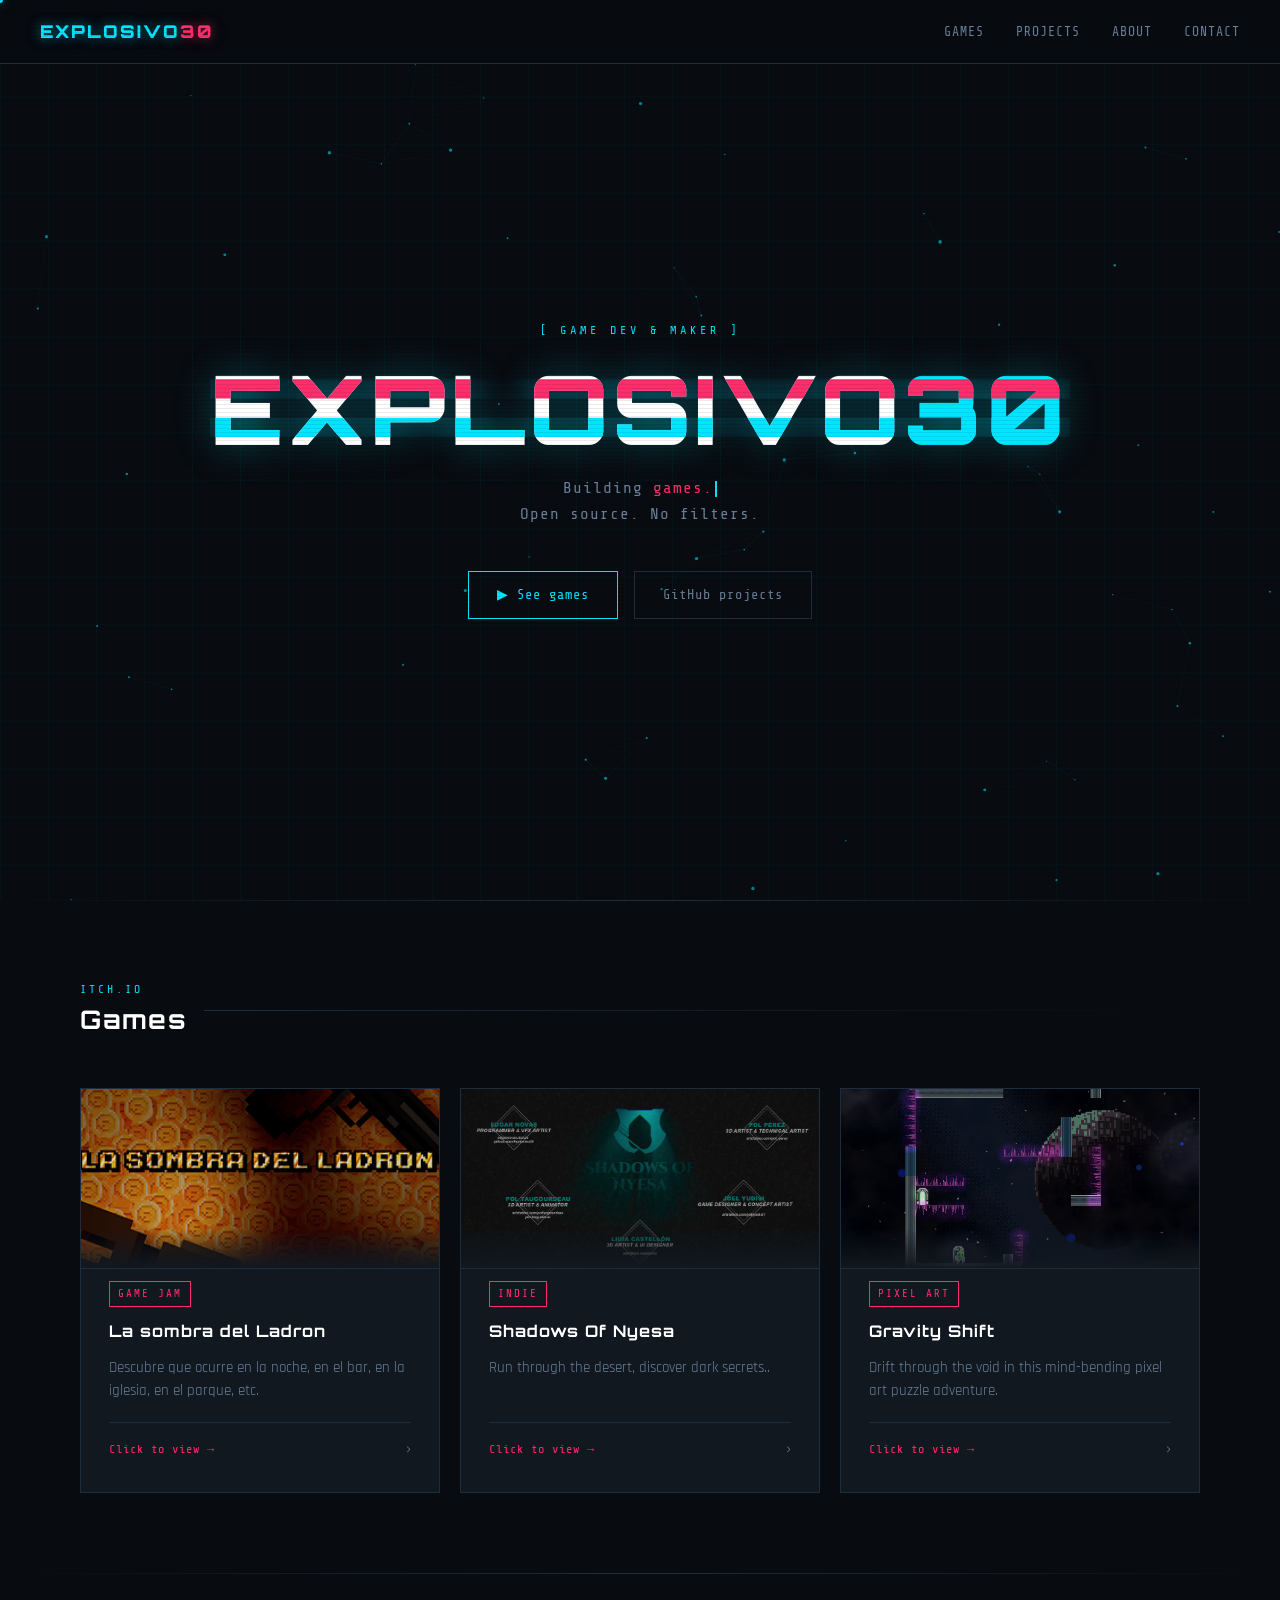
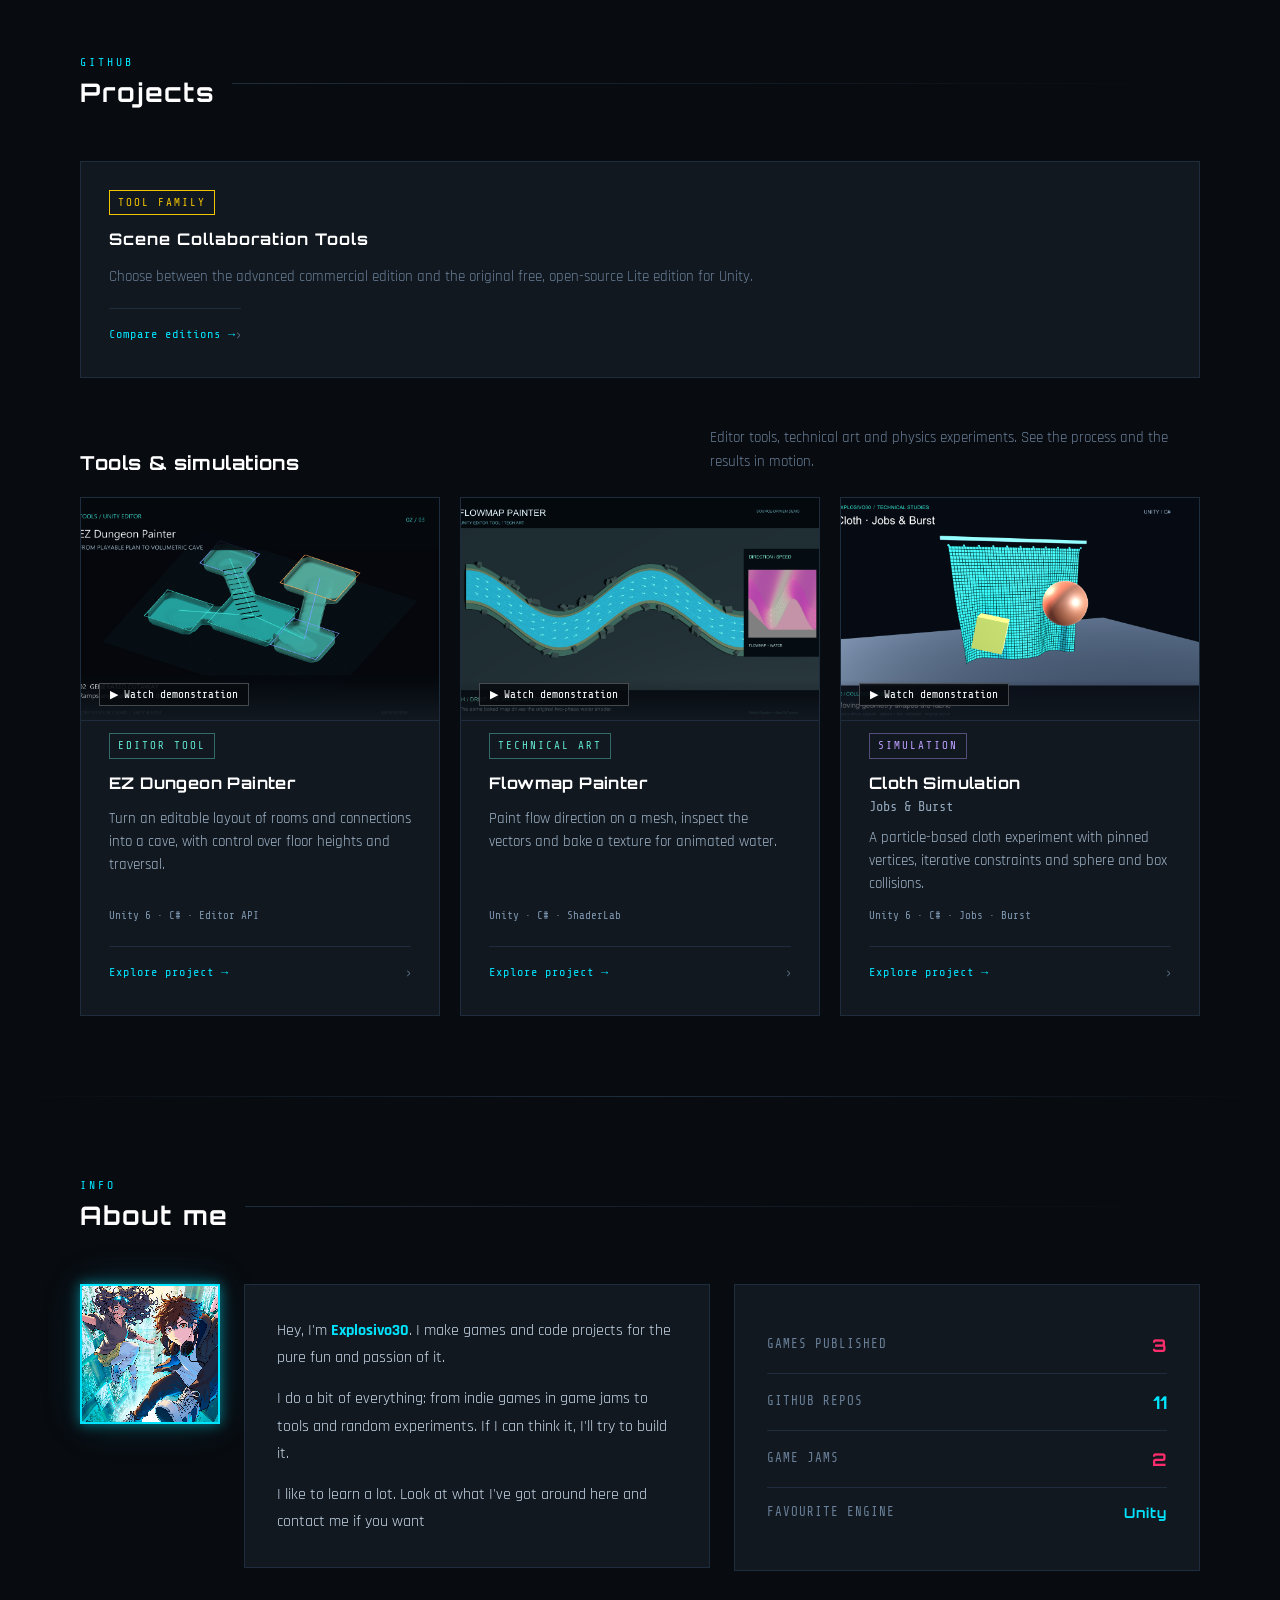
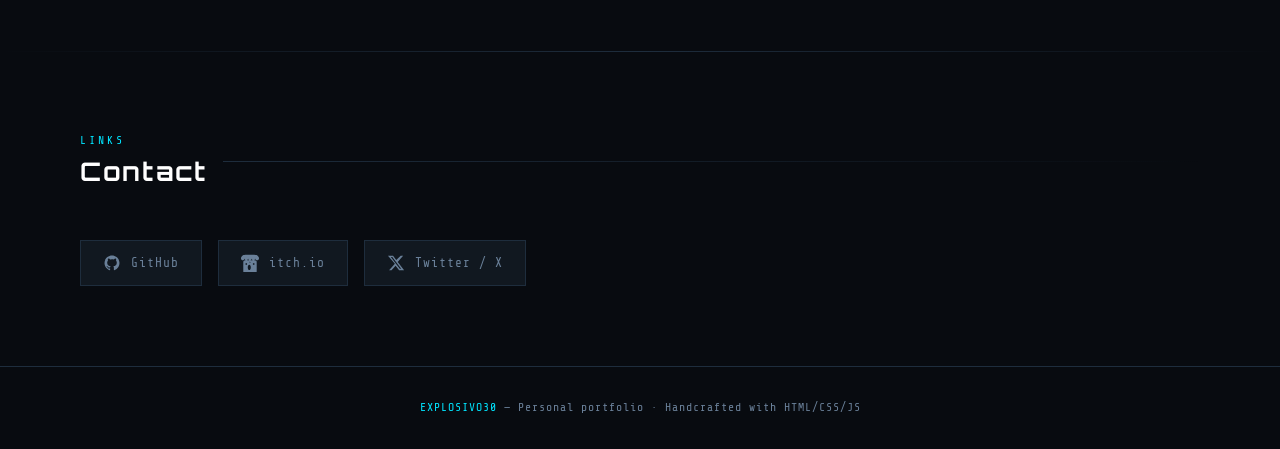
==== commit 96e64d5e: "New Video" ====
--- a/index.html
+++ b/index.html
@@ -29,6 +29,7 @@
   <link href="https://fonts.googleapis.com/css2?family=Share+Tech+Mono&family=Rajdhani:wght@400;600;700&family=Orbitron:wght@700;900&display=swap" rel="stylesheet">
   
   <link rel="stylesheet" href="style.css">
+  <link rel="stylesheet" href="Images/technical/showcase.css?v=20261027-3">
 </head>
 <body>
 
@@ -222,27 +223,35 @@
         <span class="card-arrow">›</span>
       </div>
     </button>
-<!--
-    <a class="card reveal" href="https://github.com/Explosivo30/YOUR-REPO-2" target="_blank" rel="noopener">
-      <span class="card-tag tag-code">Code</span>
-      <div class="card-title">Repo Name 2</div>
-      <div class="card-desc">Description of the tool or library. Mention the tech stack, technologies, or use cases.</div>
-      <div class="card-footer">
-        <span class="card-link-label">GitHub →</span>
-        <span class="card-arrow">›</span>
-      </div>
-    </a>
-
-    <a class="card reveal" href="https://github.com/Explosivo30/YOUR-REPO-3" target="_blank" rel="noopener">
-      <span class="card-tag tag-code">Experiment</span>
-      <div class="card-title">Repo Name 3</div>
-      <div class="card-desc">Could be an experiment, a prototype, or any project you want to share with the world.</div>
-      <div class="card-footer">
-        <span class="card-link-label">GitHub →</span>
-        <span class="card-arrow">›</span>
-      </div>
-    </a>
--->
+
+  </div>
+
+  <div class="technical-intro reveal" id="technical" style="scroll-margin-top:90px"><h3>Tools &amp; simulations</h3><p>Editor tools, technical art and physics experiments. See the process and the results in motion.</p></div>
+  <div class="technical-grid">
+    <a class="card reveal" href="Images/technical/ez-dungeon-painter.html">
+      <div class="card-img-wrap"><img class="card-img" src="Images/technical/dungeon/poster.png" alt="EZ Dungeon Painter demonstration" width="1280" height="720" loading="lazy"><span class="technical-play">▶ Watch demonstration</span></div>
+      <span class="card-tag tag-tool">Editor tool</span>
+      <div class="card-title">EZ Dungeon Painter</div>
+      <p class="card-desc">Turn an editable layout of rooms and connections into a cave, with control over floor heights and traversal.</p>
+      <div class="technical-stack">Unity 6 · C# · Editor API</div>
+      <div class="card-footer"><span class="card-link-label">Explore project →</span><span class="card-arrow">›</span></div>
+    </a>
+    <a class="card reveal" href="Images/technical/flowmap-painter.html">
+      <div class="card-img-wrap"><img class="card-img" src="Images/technical/flowmap/poster.png" alt="Flowmap Painter demonstration" width="1280" height="720" loading="lazy"><span class="technical-play">▶ Watch demonstration</span></div>
+      <span class="card-tag tag-tool">Technical art</span>
+      <div class="card-title">Flowmap Painter</div>
+      <p class="card-desc">Paint flow direction on a mesh, inspect the vectors and bake a texture for animated water.</p>
+      <div class="technical-stack">Unity · C# · ShaderLab</div>
+      <div class="card-footer"><span class="card-link-label">Explore project →</span><span class="card-arrow">›</span></div>
+    </a>
+    <a class="card reveal" href="Images/technical/cloth-jobs-burst.html">
+      <div class="card-img-wrap"><img class="card-img" src="Images/technical/cloth/poster.png" alt="Cloth Simulation demonstration" width="1280" height="720" loading="lazy"><span class="technical-play">▶ Watch demonstration</span></div>
+      <span class="card-tag tag-code">Simulation</span>
+      <div class="card-title">Cloth Simulation<span>Jobs &amp; Burst</span></div>
+      <p class="card-desc">A particle-based cloth experiment with pinned vertices, iterative constraints and sphere and box collisions.</p>
+      <div class="technical-stack">Unity 6 · C# · Jobs · Burst</div>
+      <div class="card-footer"><span class="card-link-label">Explore project →</span><span class="card-arrow">›</span></div>
+    </a>
   </div>
 </section>
 
--- a/Images/technical/showcase.css
+++ b/Images/technical/showcase.css
@@ -0,0 +1,66 @@
+/* Technical project studies — shared with the portfolio project cards. */
+.technical-intro { margin: 48px 0 22px; display: flex; align-items: end; justify-content: space-between; gap: 24px; }
+.technical-intro h3 { color: #fff; font: 700 1.2rem 'Orbitron', sans-serif; letter-spacing: .6px; }
+.technical-intro p { color: var(--text-dim); max-width: 490px; font-size: .95rem; }
+.technical-grid { display: grid; grid-template-columns: repeat(3,minmax(0,1fr)); gap: 20px; }
+.technical-grid .card { min-width: 0; }
+.technical-grid .card-img-wrap { height: auto; aspect-ratio: 16/10; }
+.technical-grid .card-img { filter: none; }
+.technical-grid .card-desc { color: #a3b7cb; }
+.technical-grid .card-title { line-height: 1.5; letter-spacing: .4px; }
+.technical-grid .card-title span { display: block; color: #93a8bd; font: 400 .85rem 'Share Tech Mono',monospace; letter-spacing: 0; margin-top: 4px; }
+.technical-play { position: absolute; bottom: 14px; left: 18px; z-index: 1; color: #fff; background: #080b10dd; border: 1px solid #ffffff40; padding: 4px 10px; font: .7rem 'Share Tech Mono',monospace; }
+.technical-stack { color: #7e97b0; font: .68rem 'Share Tech Mono',monospace; line-height: 1.7; }
+.technical-grid .tag-tool { color: #62e6d0; border-color: #62e6d066; }
+.technical-grid .tag-code { color: #bc9fff; border-color: #bc9fff66; }
+
+.case-page { --accent:#62e6d0; --case-bg:#090e14; --case-muted:#96aabd; background:var(--case-bg); color:#d9e5f0; font:17px/1.65 'Rajdhani',Arial,sans-serif; margin:0; }
+.case-page *, .case-page *::before, .case-page *::after { box-sizing:border-box; }
+.case-page a { color:inherit; }
+.case-page :focus-visible { outline:2px solid var(--accent); outline-offset:5px; }
+.case-page .skip { position:fixed; z-index:20; top:12px; left:12px; padding:10px 16px; color:#080b10; background:var(--accent); transform:translateY(-160%); }
+.case-page .skip:focus { transform:none; }
+.case-nav { max-width:1280px; padding:26px 40px; margin:auto; display:flex; align-items:center; justify-content:space-between; border-bottom:1px solid #21303c; gap:20px; }
+.case-logo { color:#fff!important; font:700 1rem 'Orbitron',sans-serif; letter-spacing:1px; text-decoration:none; }
+.case-logo span { color:var(--accent); }
+.case-back { font: .77rem 'Share Tech Mono',monospace; text-decoration:none; color:#a9bdce!important; }
+.case-back:hover { color:var(--accent)!important; }
+.case-main { max-width:1280px; margin:auto; padding:0 40px; }
+.case-hero { padding:64px 0 36px; display:grid; grid-template-columns:minmax(0,1fr) 245px; gap:70px; align-items:end; }
+.case-kicker { font:.73rem 'Share Tech Mono',monospace; color:var(--accent); letter-spacing:2px; text-transform:uppercase; margin:0 0 18px; }
+.case-hero h1 { color:#fff; font:700 clamp(2rem,4.4vw,3.5rem)/1.15 'Orbitron',sans-serif; letter-spacing:-1px; margin:0 0 22px; max-width:850px; }
+.case-hero h1 span { display:block; font-size:.53em; color:#9cb2c5; letter-spacing:0; margin-top:12px; line-height:1.4; }
+.case-lead { color:#b4c6d7; font-size:1.2rem; line-height:1.55; margin:0; max-width:735px; }
+.case-facts { margin:0; border-top:1px solid #2b3b47; }
+.case-facts div { padding:13px 0; border-bottom:1px solid #21303c; }
+.case-facts dt { color:#7f96a9; font:.66rem 'Share Tech Mono',monospace; text-transform:uppercase; letter-spacing:1.2px; margin-bottom:5px; }
+.case-facts dd { margin:0; font-size:.96rem; color:#dfebf5; }
+.case-player { margin:0; background:#060a0e; border:1px solid #2d3d4b; overflow:hidden; }
+.case-player-bar { display:flex; justify-content:space-between; align-items:center; padding:11px 18px; color:#91a8bb; font:.67rem 'Share Tech Mono',monospace; letter-spacing:.5px; border-bottom:1px solid #21303c; gap:16px; }
+.case-live-dot { display:inline-block; width:6px; height:6px; border-radius:50%; background:var(--accent); margin-right:9px; }
+.case-player video { display:block; width:100%; height:auto; max-height:650px; aspect-ratio:16/9; object-fit:contain; background:#05090f; }
+.case-player figcaption { padding:12px 18px; color:#94aabd; font-size:.88rem; border-top:1px solid #21303c; }
+.case-story { display:grid; grid-template-columns:260px minmax(0,1fr); gap:70px; padding:66px 0; }
+.case-story h2 { color:#fff; font:700 1.25rem/1.45 'Orbitron',sans-serif; margin:0; }
+.case-story p { margin:0 0 18px; font-size:1.08rem; color:#b5c7d8; max-width:780px; }
+.case-process { display:grid; grid-template-columns:repeat(3,minmax(0,1fr)); gap:24px; list-style:none; padding:0; margin:32px 0 0; }
+.case-process li { border-top:1px solid #2a3c49; padding-top:17px; }
+.case-process .step { color:var(--accent); font:.68rem 'Share Tech Mono',monospace; display:block; margin-bottom:10px; }
+.case-process h3 { font-size:1.07rem; color:#edf5fc; margin:0 0 7px; }
+.case-process p { font-size:.95rem; color:#8fa6ba; line-height:1.5; margin:0; }
+.case-gallery { display:grid; grid-template-columns:1fr 1fr; gap:24px; margin:0 0 60px; }
+.case-gallery figure { margin:0; min-width:0; }
+.case-gallery img { display:block; width:100%; height:auto; aspect-ratio:16/9; object-fit:contain; background:#060a0f; border:1px solid #21303c; }
+.case-gallery figcaption { color:#97aec2; font-size:.93rem; margin:12px 0 0; padding-right:15px; }
+.case-notes { display:grid; grid-template-columns:260px minmax(0,1fr); gap:70px; padding:34px 0 52px; border-top:1px solid #243440; }
+.case-notes h2 { margin:0; font:700 1.08rem 'Orbitron',sans-serif; color:#e8f3fc; }
+.case-notes p { color:#91a8ba; margin:0; max-width:790px; font-size:.97rem; }
+.case-footer { max-width:1280px; margin:auto; padding:28px 40px 40px; border-top:1px solid #243440; display:flex; justify-content:space-between; gap:30px; font:.77rem 'Share Tech Mono',monospace; color:#9bb1c4; }
+.case-footer a { text-decoration:none; }
+.case-footer a:hover { color:var(--accent); }
+@media(min-width:800px) { #projects > .cards-grid > .project-selector-card { grid-column:1/-1; } }
+@media(max-width:1000px) { .technical-grid { gap:15px; } .technical-grid .card { padding:22px; } .technical-grid .card-img-wrap { width:calc(100% + 44px); margin:-22px -22px 0; } .case-hero { gap:32px; grid-template-columns:1fr 200px; } .case-story,.case-notes { grid-template-columns:190px 1fr; gap:34px; } }
+@media(max-width:760px) { .technical-grid { grid-template-columns:1fr; } .technical-intro { display:block; } .technical-intro p { margin-top:12px; } .technical-grid .card-img-wrap { aspect-ratio:16/9; } .case-nav { padding:22px 22px; } .case-main { padding:0 22px; } .case-hero { padding:44px 0 26px; display:block; } .case-hero h1 { letter-spacing:-.4px; } .case-lead { font-size:1.1rem; } .case-facts { margin-top:28px; display:grid; grid-template-columns:1fr 1fr; gap:0 20px; } .case-story,.case-notes { display:block; padding:38px 0; } .case-story h2,.case-notes h2 { margin-bottom:22px; } .case-process { gap:20px; } .case-gallery { gap:30px; grid-template-columns:1fr; margin-bottom:35px; } .case-player-bar { font-size:.59rem; padding:11px; } .case-player figcaption { padding:12px; } .case-footer { padding:24px 22px 32px; flex-direction:column; gap:16px; } }
+@media(max-width:440px) { .case-nav { gap:12px; } .case-logo { font-size:.85rem; } .case-back { font-size:.68rem; } .case-process { grid-template-columns:1fr; } .case-process li { display:grid; grid-template-columns:32px 1fr; gap:0 12px; } .case-process .step { grid-row:1/3; } .case-process p { grid-column:2; } }
+@media(max-width:600px) { nav { padding:0 16px; } .nav-logo { font-size:.85rem; letter-spacing:1px; } .nav-links { gap:10px; } .nav-links a { font-size:.63rem; letter-spacing:.4px; } .hero-title { font-size:clamp(1.8rem,8.4vw,2.8rem); letter-spacing:2px; } .cards-grid { grid-template-columns:minmax(0,1fr); } }
+@media(prefers-reduced-motion:reduce) { *,*::before,*::after { scroll-behavior:auto!important; transition:none!important; animation:none!important; } }
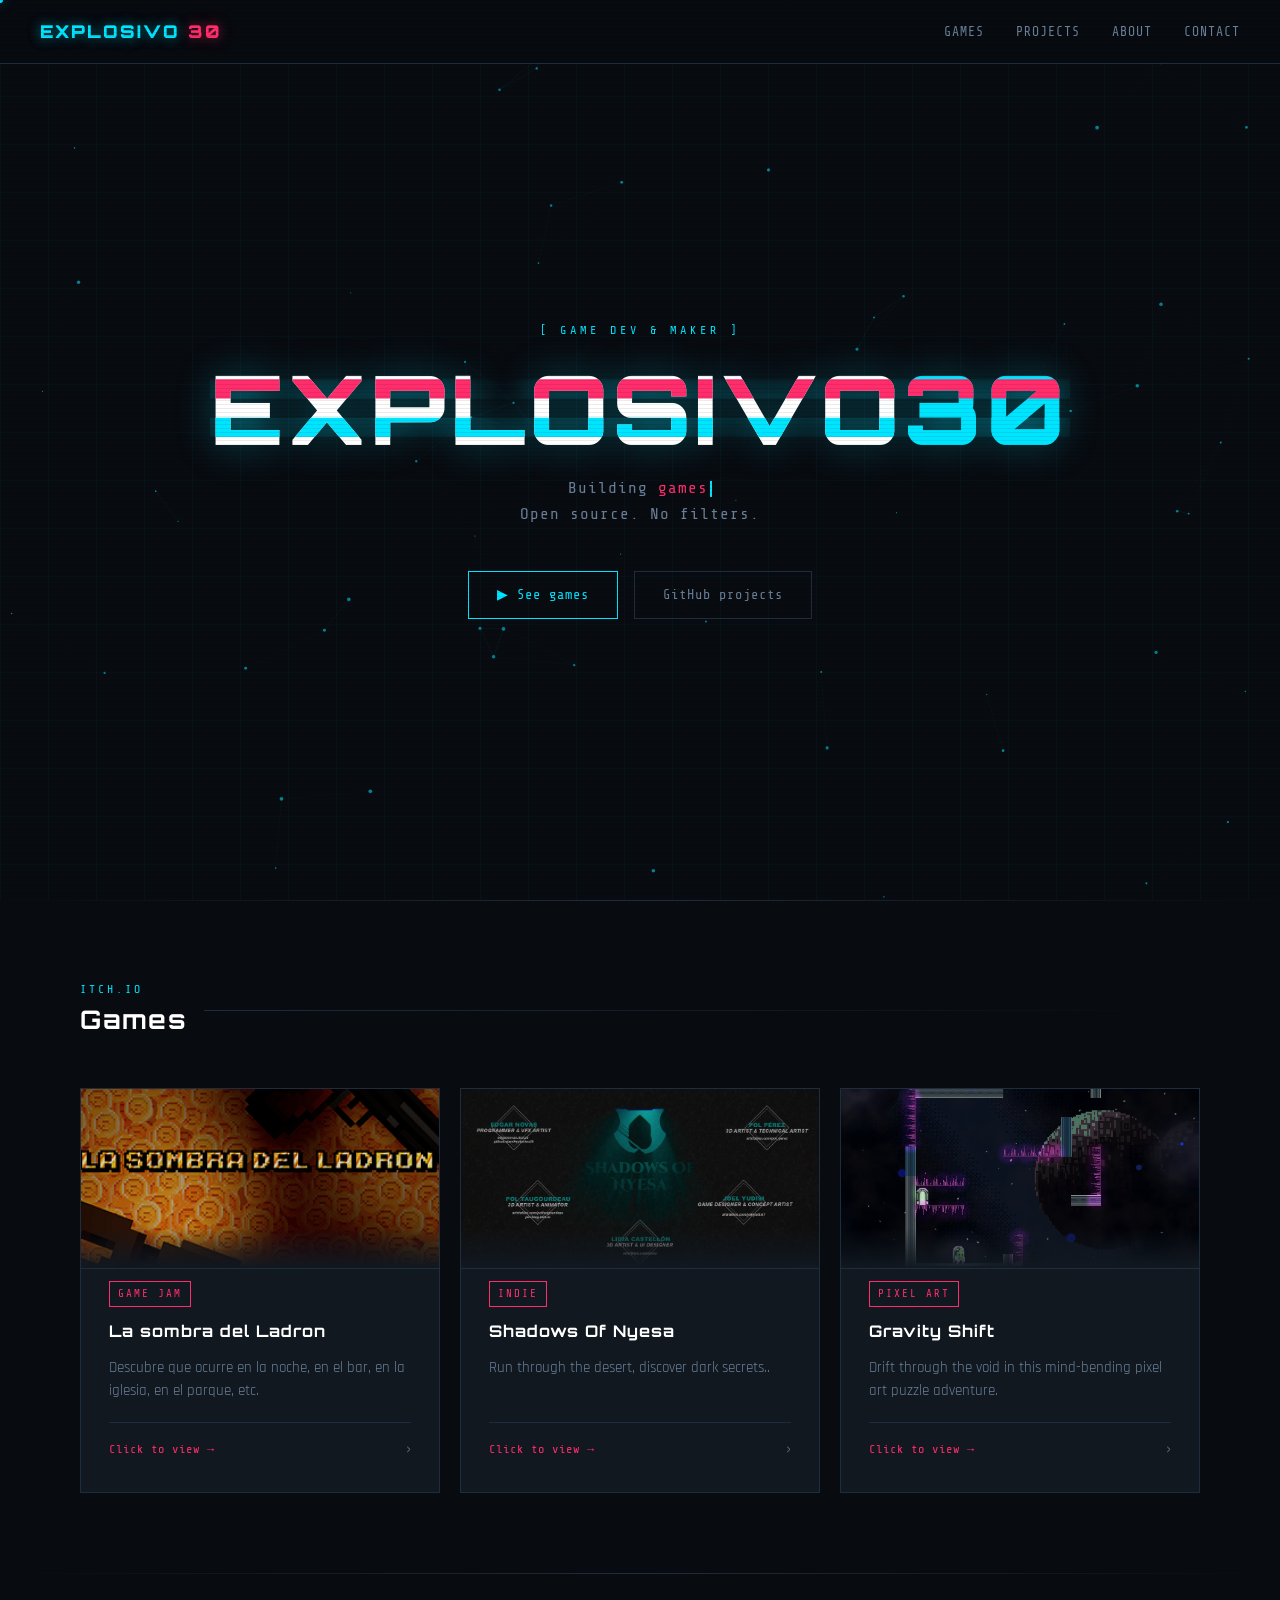
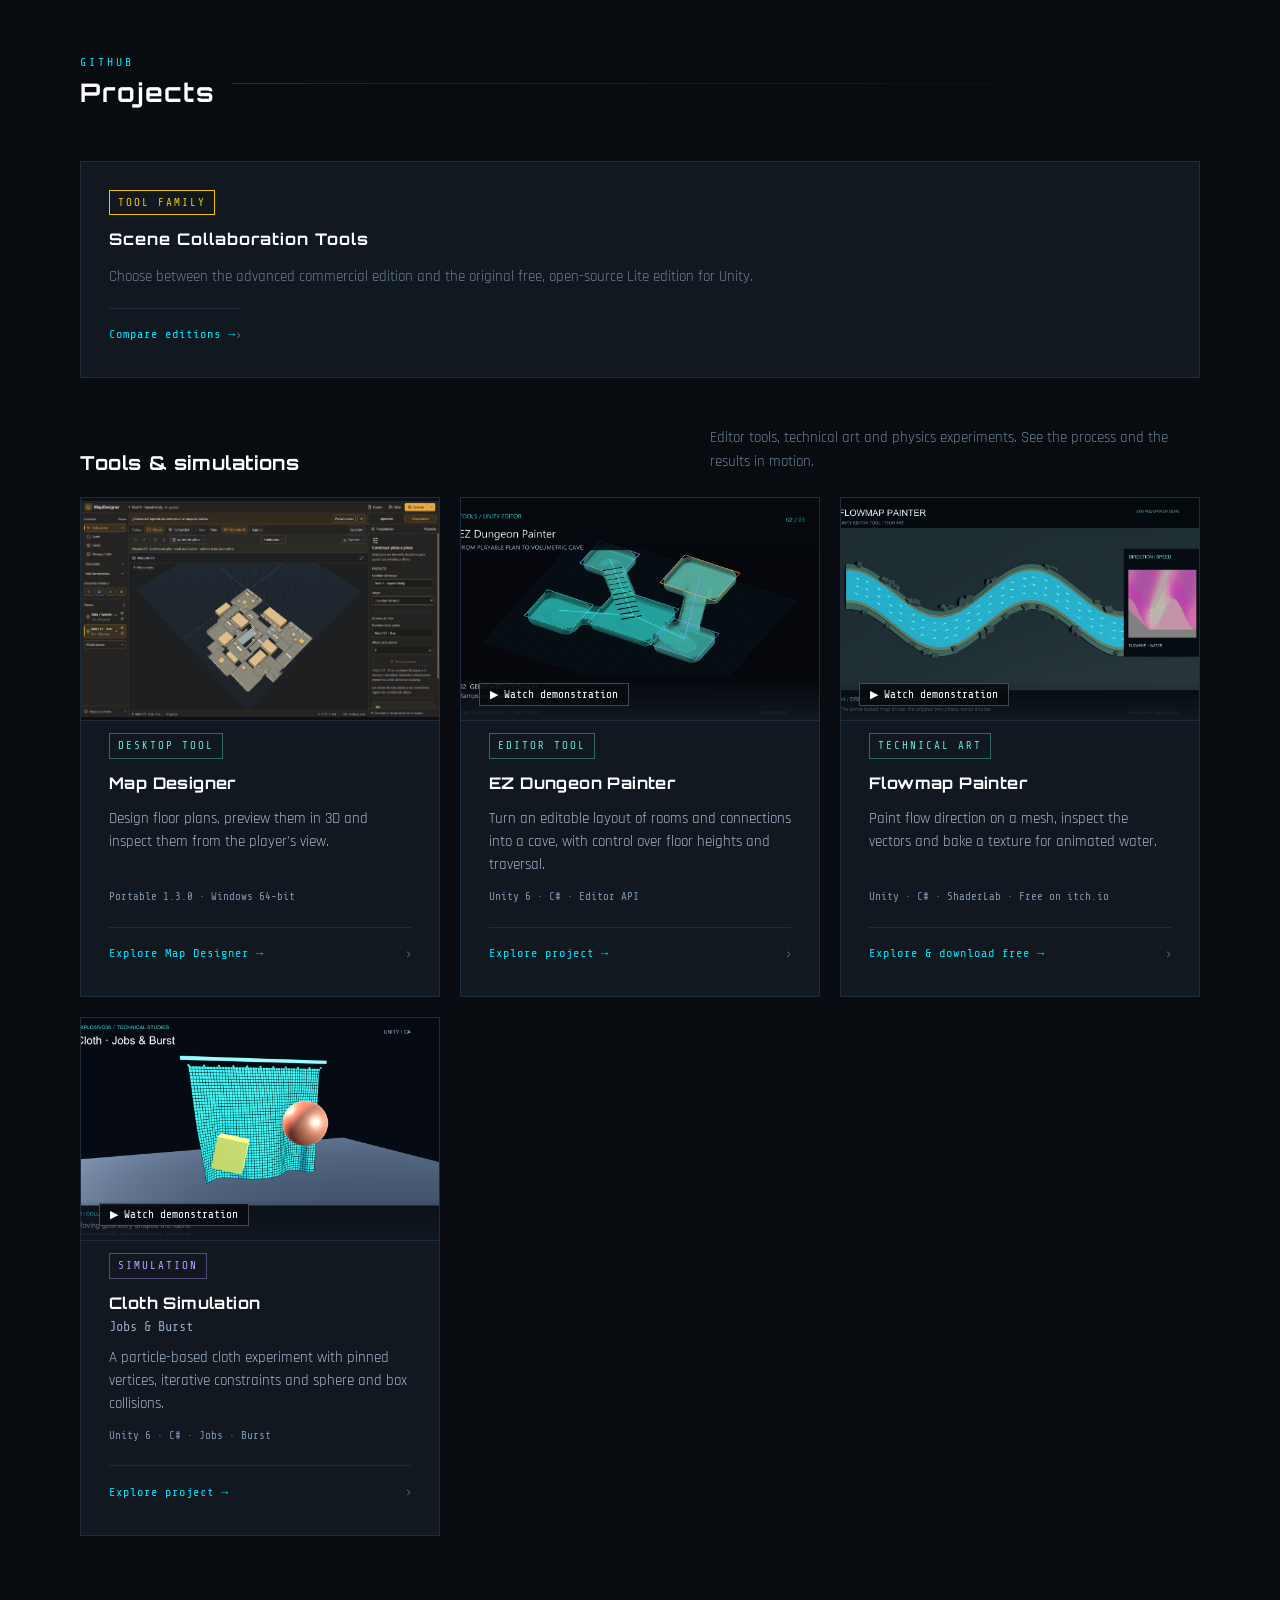
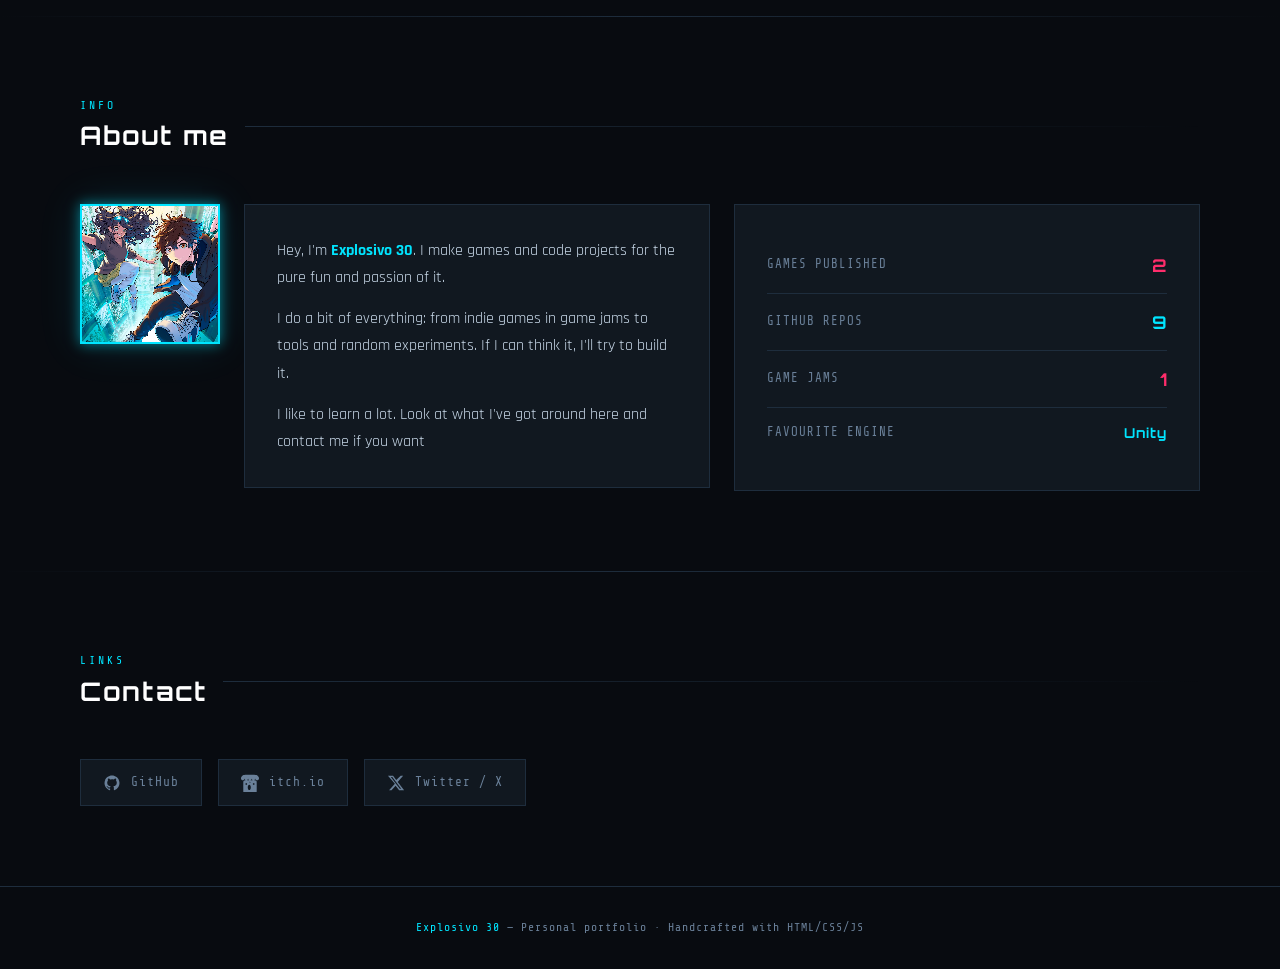
==== commit 7a7a7989: "New HTML" ====
--- a/index.html
+++ b/index.html
@@ -3,7 +3,7 @@
 <head>
   <meta charset="UTF-8" />
   <meta name="viewport" content="width=device-width, initial-scale=1.0"/>
-  <title>EXPLOSIVO30 — Portfolio</title>
+  <title>Explosivo 30 — Portfolio</title>
 
   <meta property="og:title"        content="EXPLOSIVO30 — Game Dev & Maker" />
   <meta property="og:description"  content="Building games, tools and experiments. Check out my itch.io games and GitHub projects." />
@@ -68,9 +68,9 @@
           </div>
           <p class="edition-kicker">Full Edition</p>
           <h3>EZ Scene Collab</h3>
-          <p>Authoritative hosting, visible ownership locks, reconnect recovery, and optional ProBuilder support for trusted teams.</p>
+          <p>Edit the same Unity scene with session codes or IP/VPN, visible ownership and optional ProBuilder support. Version 1.2.0.</p>
           <ul>
-            <li>Host-authoritative sessions</li>
+            <li>Session codes or IP/VPN</li>
             <li>Conflict-preventing object locks</li>
             <li>Recovery after short disconnects</li>
           </ul>
@@ -99,7 +99,7 @@
 </div>
 
 <nav>
-  <a class="nav-logo" href="#hero">EXPLOSIVO<span>30</span></a>
+  <a class="nav-logo" href="#hero">EXPLOSIVO <span>30</span></a>
   <ul class="nav-links">
     <li><a href="#games">Games</a></li>
     <li><a href="#projects">Projects</a></li>
@@ -228,6 +228,7 @@
 
   <div class="technical-intro reveal" id="technical" style="scroll-margin-top:90px"><h3>Tools &amp; simulations</h3><p>Editor tools, technical art and physics experiments. See the process and the results in motion.</p></div>
   <div class="technical-grid">
+<a class="card reveal map-designer-card" href="Images/map-designer/index.html"><div class="card-img-wrap"><img class="card-img" src="Images/map-designer/mapdesigner-dust2-ui.png" alt="Map Designer with a Dust II inspired layout and the complete editor interface" width="1514" height="911" loading="lazy"></div><span class="card-tag tag-tool">Desktop tool</span><div class="card-title">Map Designer</div><p class="card-desc">Design floor plans, preview them in 3D and inspect them from the player’s view.</p><div class="technical-stack">Portable 1.3.0 · Windows 64-bit</div><div class="card-footer"><span class="card-link-label">Explore Map Designer →</span><span class="card-arrow">›</span></div></a>
     <a class="card reveal" href="Images/technical/ez-dungeon-painter.html">
       <div class="card-img-wrap"><img class="card-img" src="Images/technical/dungeon/poster.png" alt="EZ Dungeon Painter demonstration" width="1280" height="720" loading="lazy"><span class="technical-play">▶ Watch demonstration</span></div>
       <span class="card-tag tag-tool">Editor tool</span>
@@ -241,8 +242,8 @@
       <span class="card-tag tag-tool">Technical art</span>
       <div class="card-title">Flowmap Painter</div>
       <p class="card-desc">Paint flow direction on a mesh, inspect the vectors and bake a texture for animated water.</p>
-      <div class="technical-stack">Unity · C# · ShaderLab</div>
-      <div class="card-footer"><span class="card-link-label">Explore project →</span><span class="card-arrow">›</span></div>
+      <div class="technical-stack">Unity · C# · ShaderLab · Free on itch.io</div>
+      <div class="card-footer"><span class="card-link-label">Explore &amp; download free →</span><span class="card-arrow">›</span></div>
     </a>
     <a class="card reveal" href="Images/technical/cloth-jobs-burst.html">
       <div class="card-img-wrap"><img class="card-img" src="Images/technical/cloth/poster.png" alt="Cloth Simulation demonstration" width="1280" height="720" loading="lazy"><span class="technical-play">▶ Watch demonstration</span></div>
@@ -272,7 +273,7 @@
     </div>
 
     <div class="about-panel reveal">
-      <p>Hey, I'm <strong style="color:var(--cyan)">Explosivo30</strong>. I make games and code projects for the pure fun and passion of it.</p>
+      <p>Hey, I'm <strong style="color:var(--cyan)">Explosivo 30</strong>. I make games and code projects for the pure fun and passion of it.</p>
       <p>I do a bit of everything: from indie games in game jams to tools and random experiments. If I can think it, I'll try to build it.</p>
       <p> I like to learn a lot. Look at what I've got around here and contact me if you want</p>
     </div>
@@ -330,7 +331,7 @@
 </section>
 
 <footer>
-  <span>EXPLOSIVO30</span> — Personal portfolio · Handcrafted with HTML/CSS/JS
+  <span>Explosivo 30</span> — Personal portfolio · Handcrafted with HTML/CSS/JS
 </footer>
 
 <script src="script.js"></script>
--- a/style.css
+++ b/style.css
@@ -556,4 +556,8 @@
 
 /* ── RESPONSIVE ───────────────────────────────────── */
 @media (max-width: 860px) { .about-grid { grid-template-columns: 1fr 1fr; } .about-avatar { display: none; } }
-@media (max-width: 600px) { .about-grid { grid-template-columns: 1fr; } nav { padding: 0 20px; } .nav-links { gap: 16px; } section { padding: 60px 20px; } .modal-body { padding: 20px; } }+@media (max-width: 600px) { .about-grid { grid-template-columns: 1fr; } nav { padding: 0 20px; } .nav-links { gap: 16px; } section { padding: 60px 20px; } .modal-body { padding: 20px; } }
+/* Keep the complete desktop interface visible in the Map Designer preview. */
+.map-designer-card .card-img { object-fit: contain; filter: none; transform: none; }
+.map-designer-card:hover .card-img { filter: none; transform: none; }
+.map-designer-card .card-img-wrap::after { display: none; }
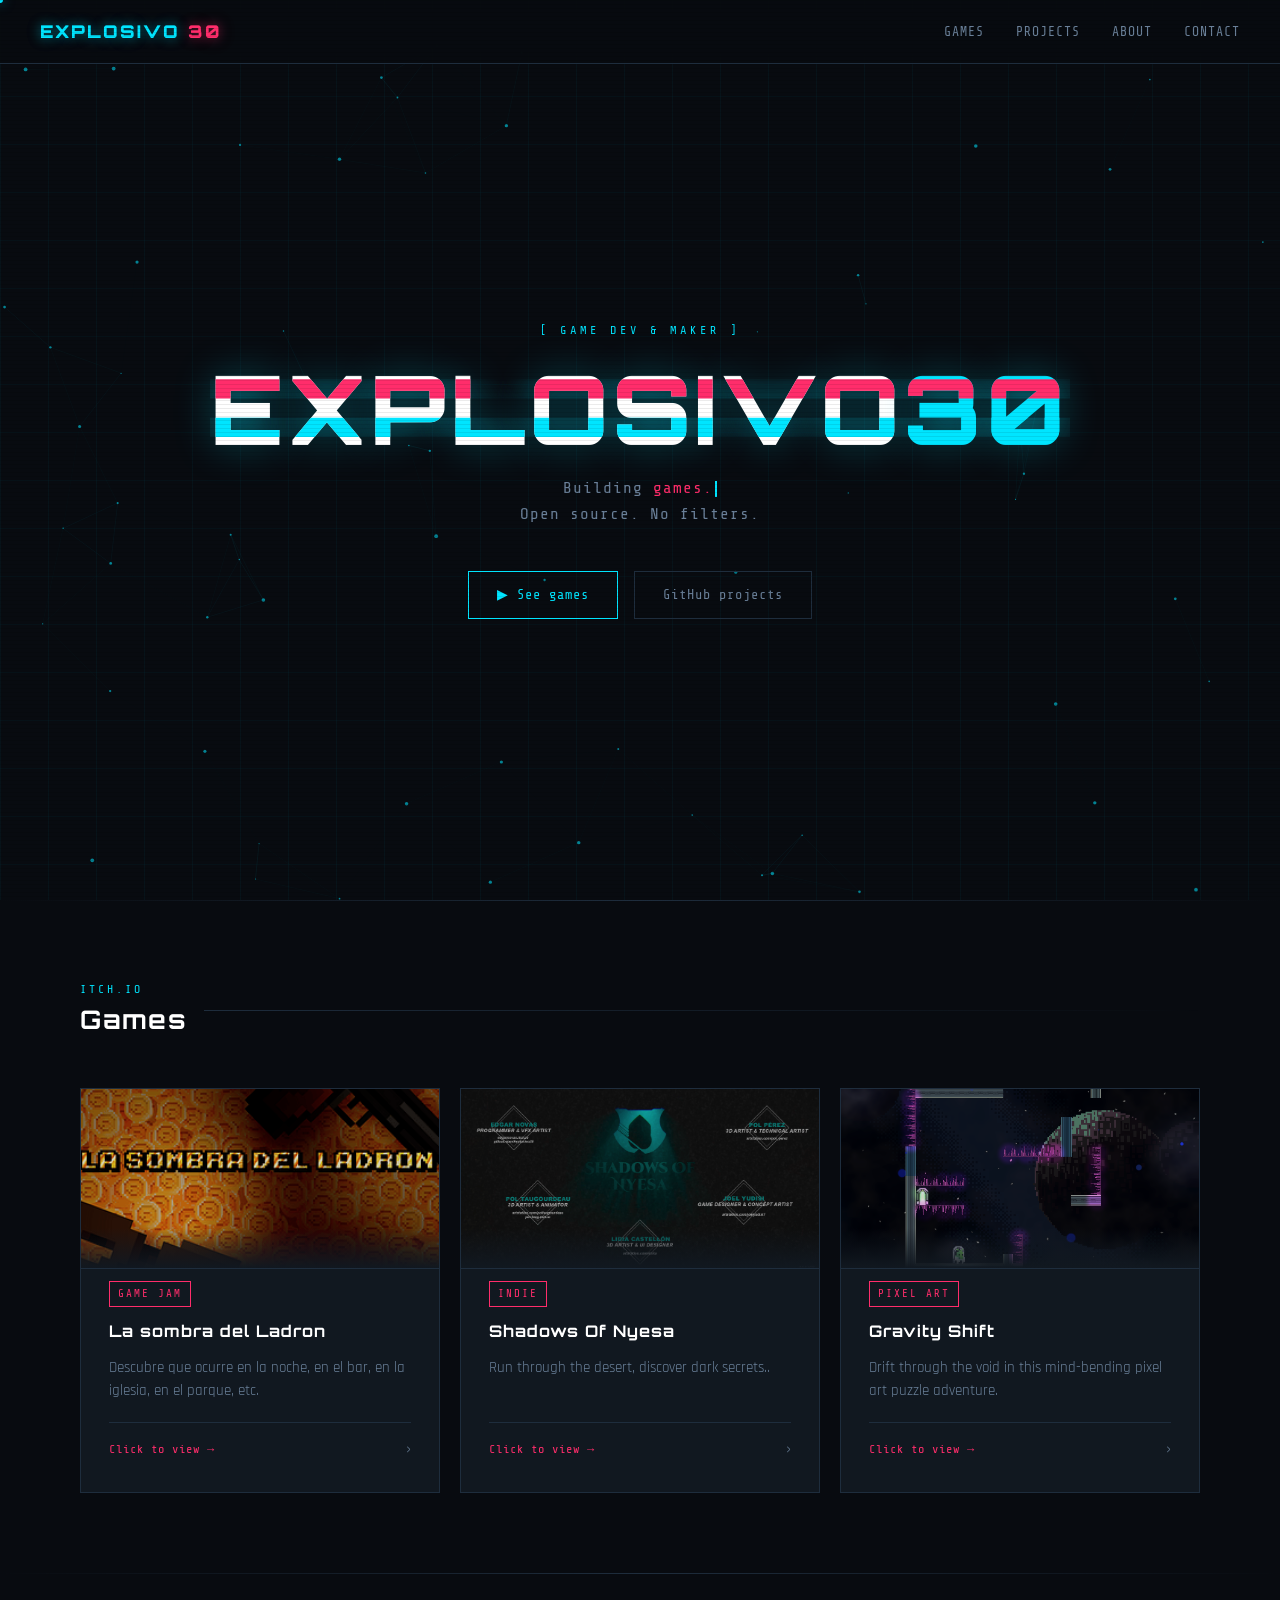
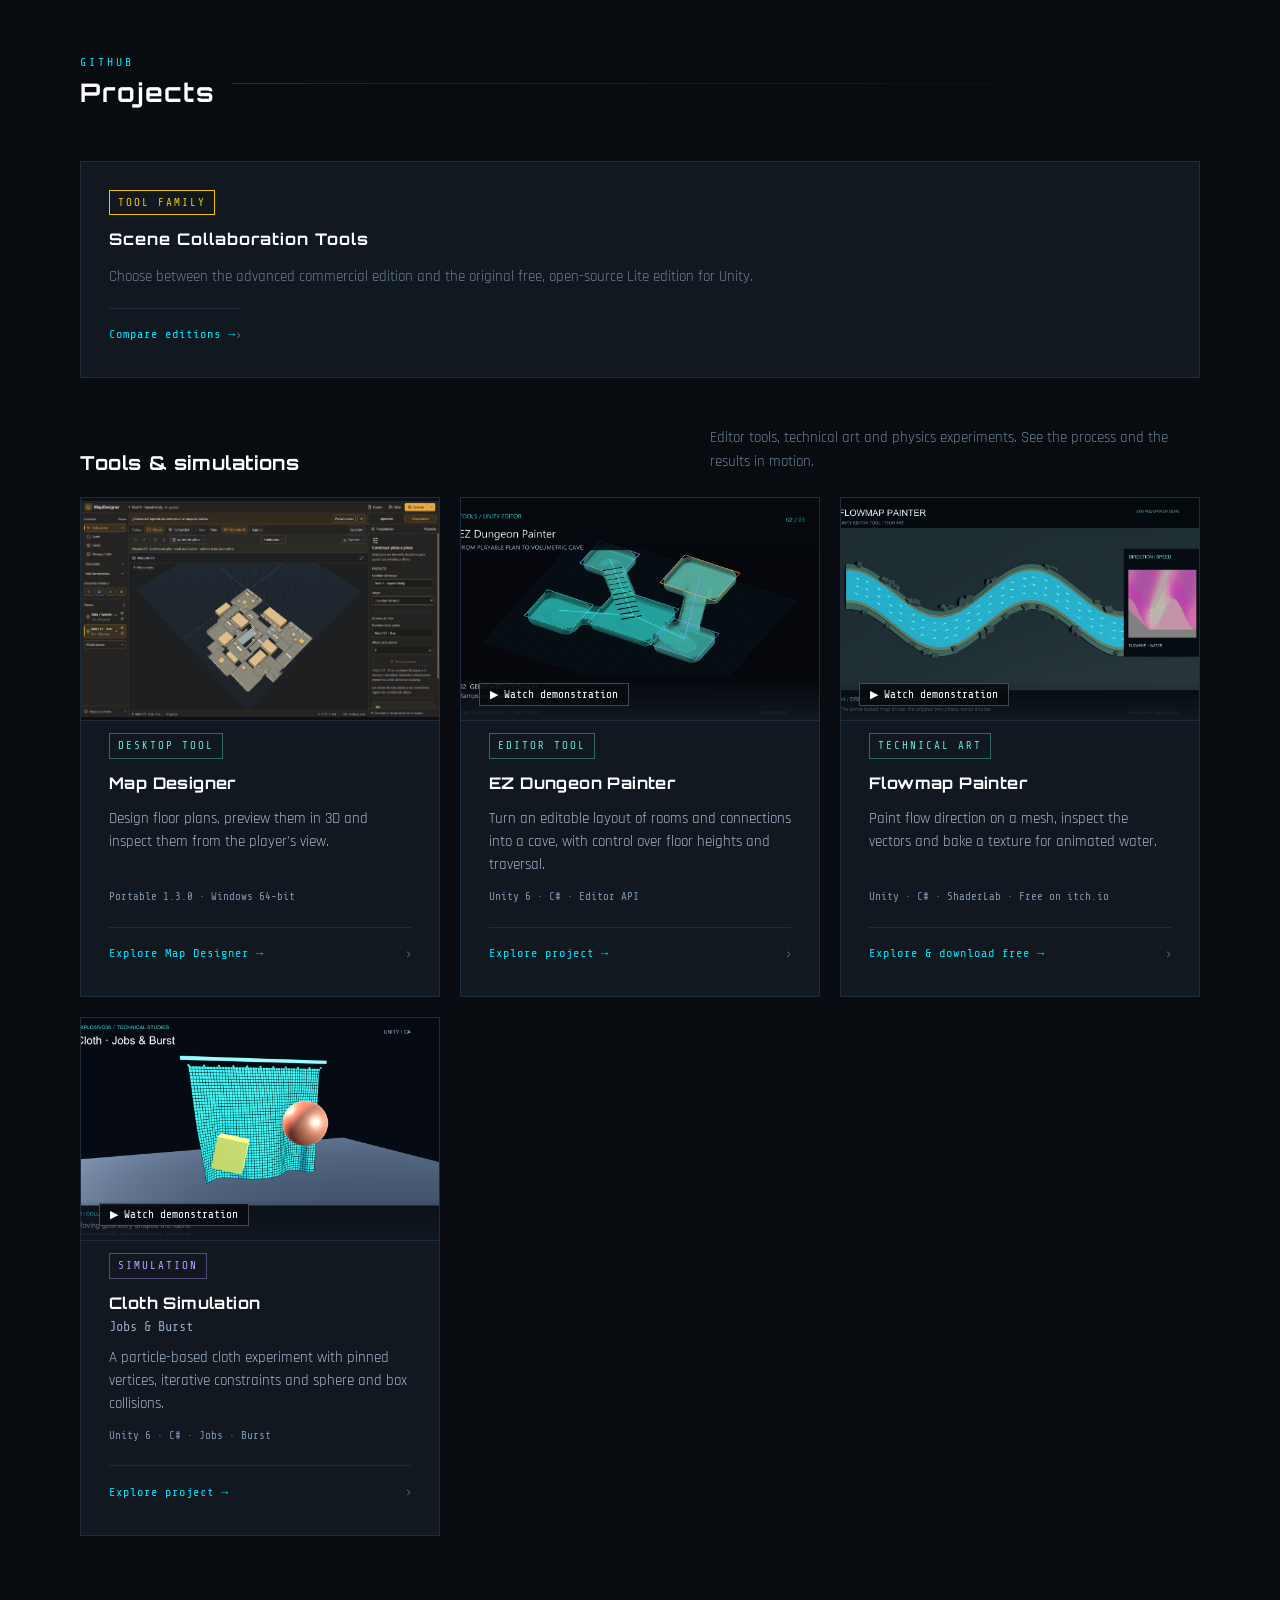
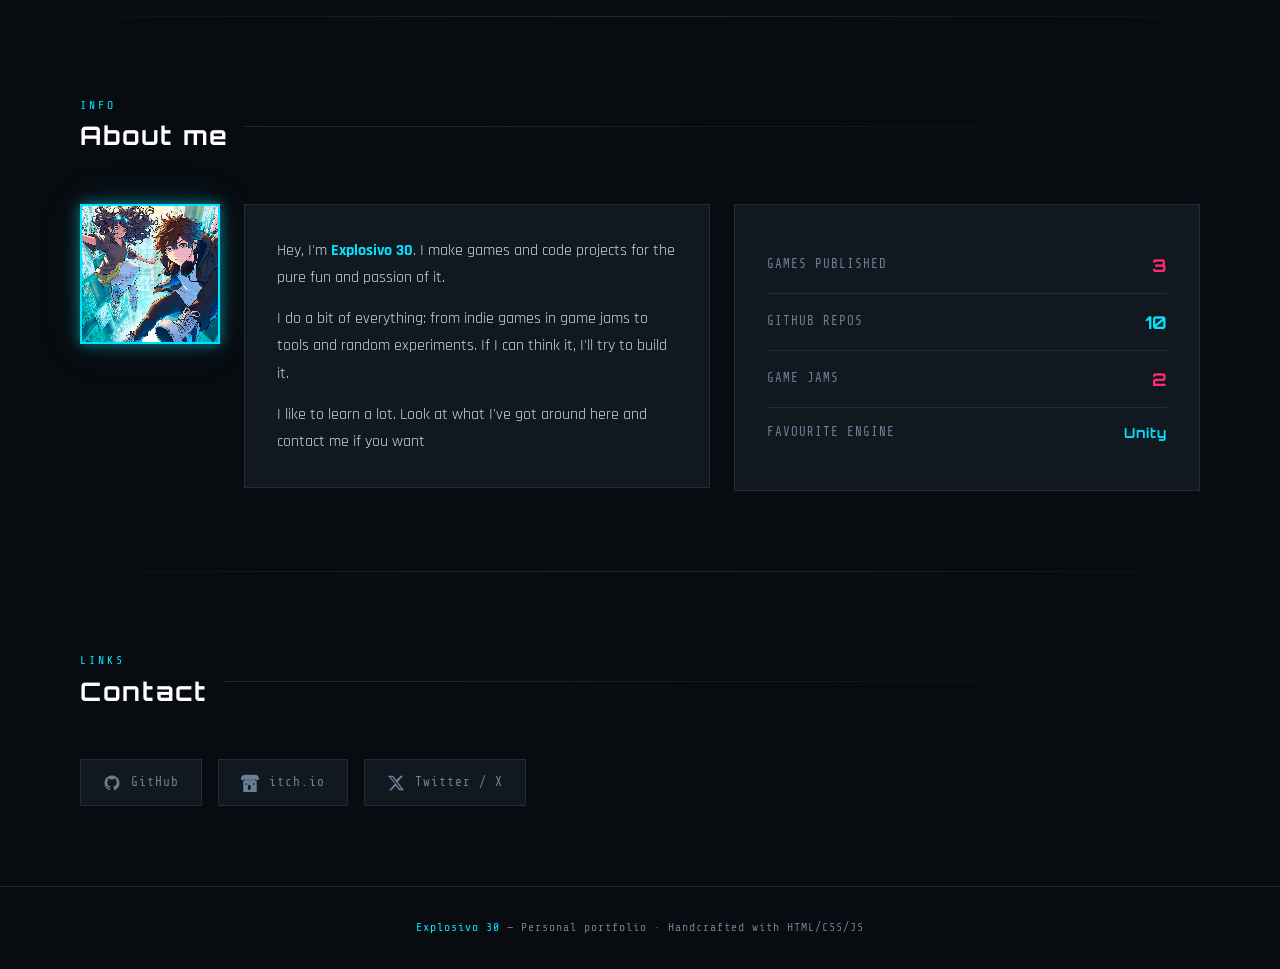
==== commit cf8cce9c: "Counter" ====
--- a/index.html
+++ b/index.html
@@ -30,6 +30,7 @@
   
   <link rel="stylesheet" href="style.css">
   <link rel="stylesheet" href="Images/technical/showcase.css?v=20261027-3">
+  <script defer src="Images/analytics.js"></script>
 </head>
 <body>
 
